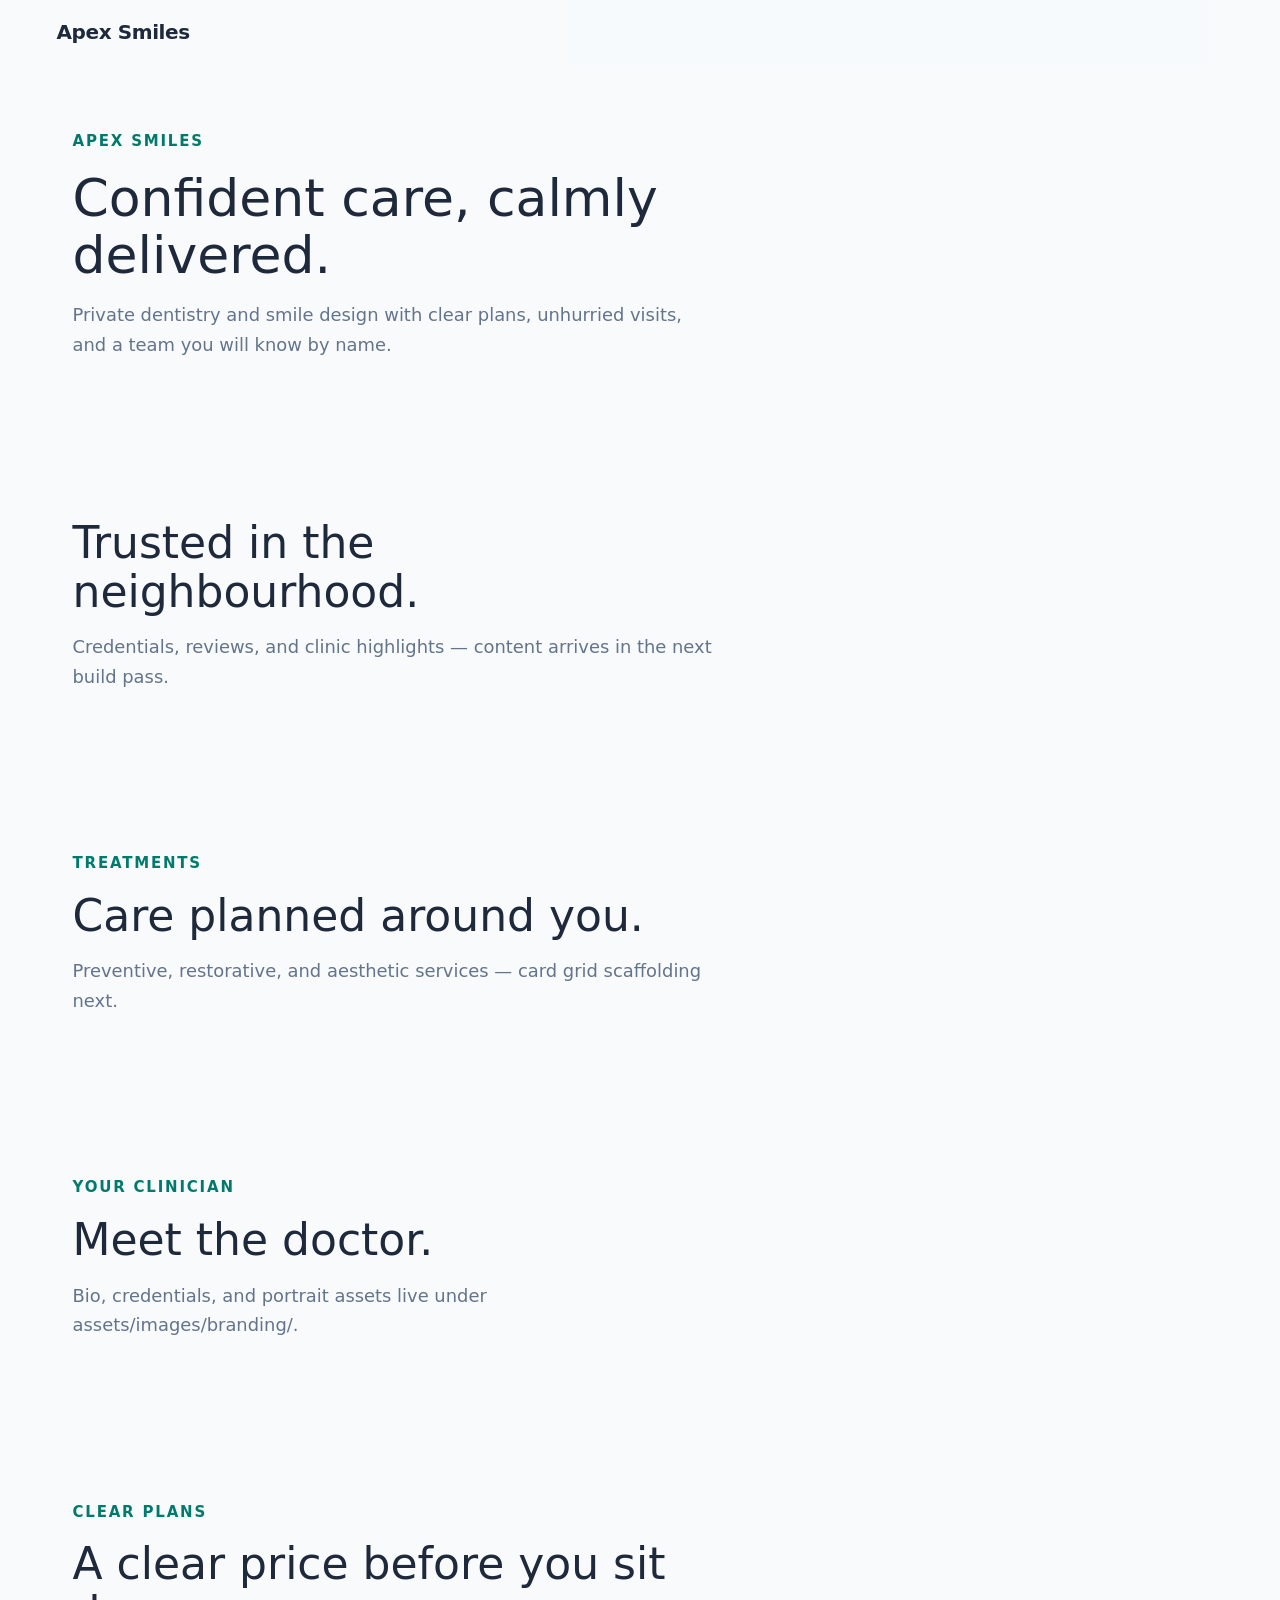
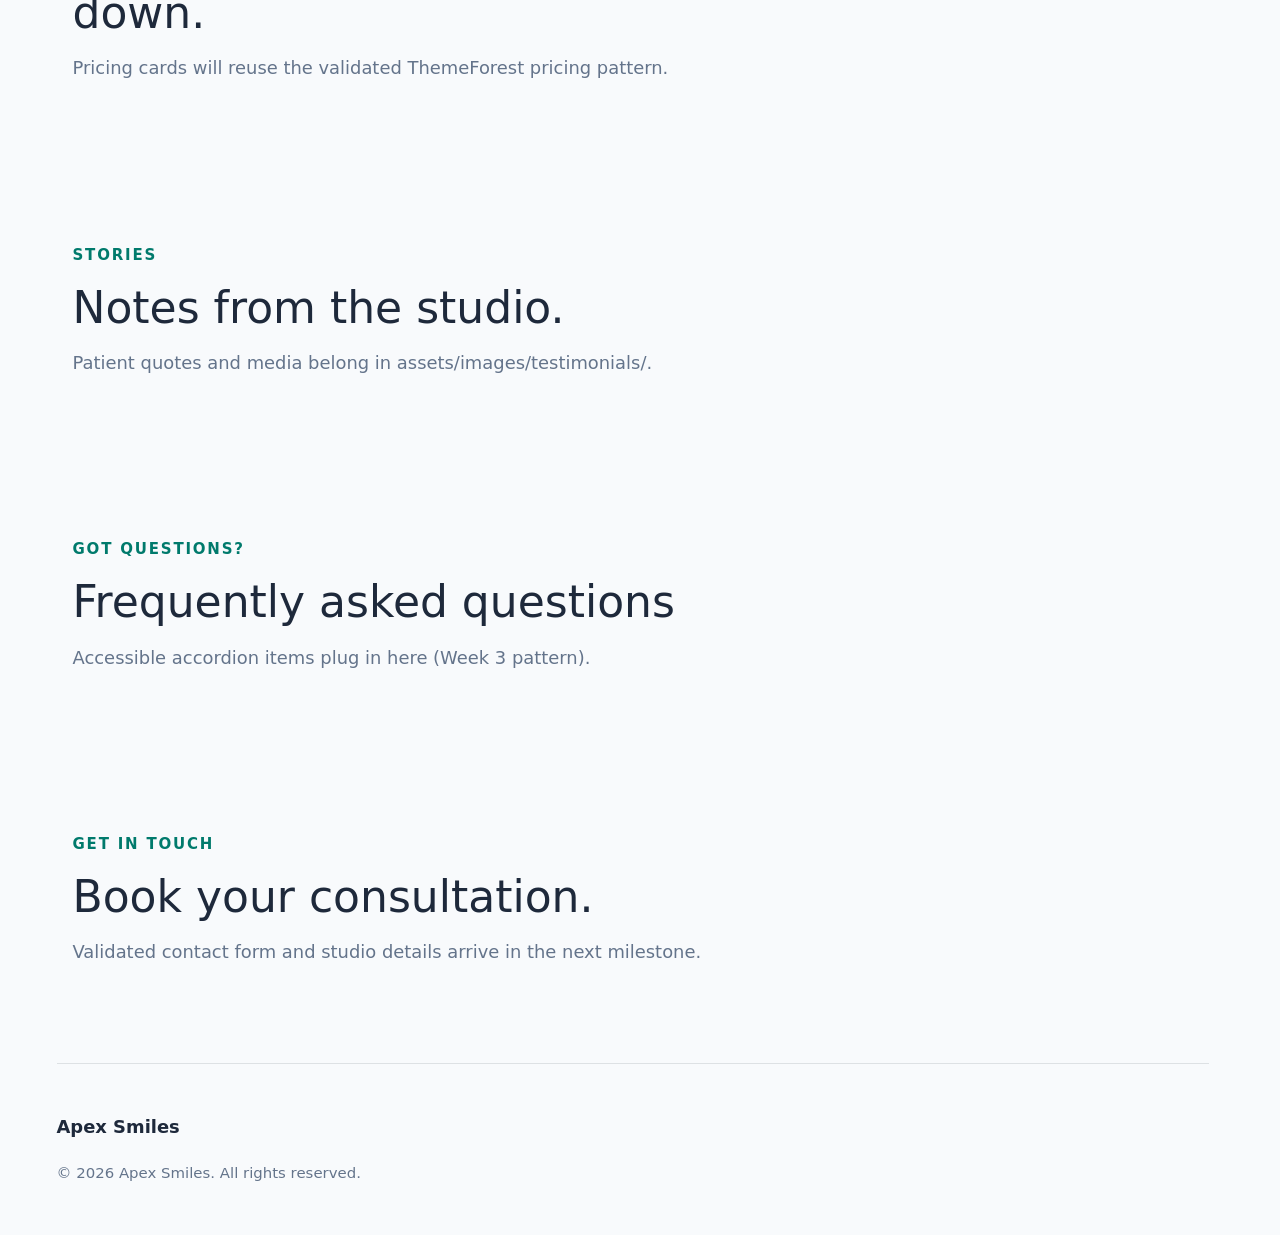
==== index.html @ bb16c3bf "chore: scaffold production clinic landing page with high-converting information architecture" ====
<!DOCTYPE html>
<html lang="en">
<head>
  <meta charset="utf-8">
  <meta name="viewport" content="width=device-width, initial-scale=1">
  <title>Apex Smiles | Modern Dental Care Landing Page</title>
  <meta name="description" content="Apex Smiles is a high-converting dental clinic landing page template built to ThemeForest standards.">
  <link rel="canonical" href="https://example.com/">
  <meta name="color-scheme" content="light dark">
  <meta name="theme-color" content="#f8fafc" media="(prefers-color-scheme: light)">
  <meta name="theme-color" content="#0f172a" media="(prefers-color-scheme: dark)">
  <!-- Progressive enhancement: .js unlocks drawer, accordion collapse, and sticky chrome. -->
  <script>document.documentElement.classList.add("js");</script>
  <link rel="stylesheet" href="assets/css/style.css">
  <link rel="stylesheet" href="assets/css/utilities.css">
  <script src="assets/js/main.js" defer></script>
</head>
<body>
  <a class="skip-link" href="#main">Skip to main content</a>

  <header class="site-header">
    <a class="site-header__brand" href="./" rel="home">Apex Smiles</a>
    <!-- Primary navigation and mobile drawer markup land here in later milestones. -->
  </header>
  <!-- /.site-header -->

  <main class="site-main" id="main" tabindex="-1">
    <!-- #hero -->
    <section class="hero section" id="hero" aria-labelledby="hero-heading">
      <header class="section__header hero__intro">
        <p class="section__badge">Apex Smiles</p>
        <h1 class="section__title hero__heading" id="hero-heading">Confident care, calmly delivered.</h1>
        <p class="section__lead">Private dentistry and smile design with clear plans, unhurried visits, and a team you will know by name.</p>
      </header>
    </section>
    <!-- /#hero -->

    <!-- #trust-bar -->
    <section class="section trust-bar" id="trust-bar" aria-labelledby="trust-bar-heading">
      <header class="section__header">
        <h2 class="section__title" id="trust-bar-heading">Trusted in the neighbourhood.</h2>
        <p class="section__lead">Credentials, reviews, and clinic highlights — content arrives in the next build pass.</p>
      </header>
    </section>
    <!-- /#trust-bar -->

    <!-- #services -->
    <section class="section services" id="services" aria-labelledby="services-heading">
      <header class="section__header">
        <p class="section__badge">Treatments</p>
        <h2 class="section__title" id="services-heading">Care planned around you.</h2>
        <p class="section__lead">Preventive, restorative, and aesthetic services — card grid scaffolding next.</p>
      </header>
    </section>
    <!-- /#services -->

    <!-- #about-doctor -->
    <section class="section about-doctor" id="about-doctor" aria-labelledby="about-doctor-heading">
      <header class="section__header">
        <p class="section__badge">Your clinician</p>
        <h2 class="section__title" id="about-doctor-heading">Meet the doctor.</h2>
        <p class="section__lead">Bio, credentials, and portrait assets live under assets/images/branding/.</p>
      </header>
    </section>
    <!-- /#about-doctor -->

    <!-- #pricing -->
    <section class="section pricing" id="pricing" aria-labelledby="pricing-heading">
      <header class="section__header">
        <p class="section__badge">Clear plans</p>
        <h2 class="section__title" id="pricing-heading">A clear price before you sit down.</h2>
        <p class="section__lead">Pricing cards will reuse the validated ThemeForest pricing pattern.</p>
      </header>
    </section>
    <!-- /#pricing -->

    <!-- #testimonials -->
    <section class="section testimonials" id="testimonials" aria-labelledby="testimonials-heading">
      <header class="section__header">
        <p class="section__badge">Stories</p>
        <h2 class="section__title" id="testimonials-heading">Notes from the studio.</h2>
        <p class="section__lead">Patient quotes and media belong in assets/images/testimonials/.</p>
      </header>
    </section>
    <!-- /#testimonials -->

    <!-- #faq -->
    <section class="section faq-section" id="faq" aria-labelledby="faq-heading">
      <header class="section__header">
        <p class="section__badge">Got questions?</p>
        <h2 class="section__title" id="faq-heading">Frequently asked questions</h2>
        <p class="section__lead">Accessible accordion items plug in here (Week 3 pattern).</p>
      </header>
    </section>
    <!-- /#faq -->

    <!-- #contact -->
    <section class="section contact" id="contact" aria-labelledby="contact-heading">
      <header class="section__header">
        <p class="section__badge">Get in touch</p>
        <h2 class="section__title" id="contact-heading">Book your consultation.</h2>
        <p class="section__lead">Validated contact form and studio details arrive in the next milestone.</p>
      </header>
    </section>
    <!-- /#contact -->
  </main>
  <!-- /#main -->

  <!-- #footer -->
  <footer class="site-footer" id="footer">
    <p class="site-footer__brand">Apex Smiles</p>
    <p class="site-footer__copy"><small>&copy; 2026 Apex Smiles. All rights reserved.</small></p>
  </footer>
  <!-- /#footer -->
</body>
</html>
---- assets/css/style.css ----
/*
 * Apex Smiles
 *
 * Mobile-first min-width breakpoints: 768px, 992px, 1200px.
 * 992px is mirrored in assets/js/main.js when navigation ships; change both together.
 *
 * Declaration order: custom properties, positioning, display and layout,
 * box model, border, background and effects, typography, interaction.
 */

/* ================= 01. Design tokens ================= */

:root {
  color-scheme: light;

  --color-primary: #0b3b60;
  --color-on-primary: #ffffff;
  --color-accent: #00a896;
  --color-accent-strong: #007a6c;
  --color-bg: #f8fafc;
  --color-surface: #ffffff;
  --color-text: #1e293b;
  --color-muted: #64748b;
  --color-danger: #b42318;
  --tone: #000000;

  --color-primary-hover: color-mix(in srgb, var(--color-primary) 80%, var(--tone));
  --color-line: color-mix(in srgb, var(--color-text) 12%, transparent);
  --color-field-border: color-mix(in srgb, var(--color-text) 55%, var(--color-surface));
  --border: 1px solid var(--color-line);

  --ease-out-expo: cubic-bezier(0.16, 1, 0.3, 1);
  --duration-fast: 0.2s;
  --duration-motion: 0.25s;
  --lift: 0.25rem;

  --space-2xs: 0.25rem;
  --space-xs: 0.5rem;
  --space-sm: 1rem;
  --space-md: 1.5rem;
  --space-lg: 2rem;
  --space-xl: 3rem;
  --space-fluid: clamp(var(--space-lg), 1rem + 4vw, 4rem);

  --radius-sm: 0.5rem;
  --radius-lg: 1.25rem;
  --radius-pill: 999px;

  --font-sans: system-ui, -apple-system, "Segoe UI", Roboto, "Helvetica Neue", Arial, sans-serif;
  --weight-medium: 500;
  --weight-semibold: 600;
  --text-small: clamp(0.875rem, 0.84rem + 0.15vw, 0.9375rem);
  --text-body: clamp(1rem, 0.96rem + 0.2vw, 1.125rem);
  --text-form: max(16px, 1rem);
  --text-h1: clamp(2rem, 1.25rem + 3vw, 3.25rem);
  --text-h2: clamp(1.75rem, 1.2rem + 2.2vw, 2.75rem);
  --leading-tight: 1.1;
  --leading-body: 1.65;

  --container: min(72rem, calc(100% - var(--space-lg)));
  --tap-target: 2.75rem;
  --header-offset: calc(var(--tap-target) + var(--space-sm) * 2);
}

@media (prefers-color-scheme: dark) {
  :root:not([data-theme="light"]) {
    color-scheme: dark;

    --color-primary: #2dd4bf;
    --color-on-primary: #042f2e;
    --color-accent: #2dd4bf;
    --color-accent-strong: #5eead4;
    --color-bg: #0f172a;
    --color-surface: #1e293b;
    --color-text: #e2e8f0;
    --color-muted: #94a3b8;
    --color-danger: #fda29b;
    --tone: #ffffff;
  }
}

/* ================= 02. Reset ================= */

*,
*::before,
*::after {
  box-sizing: border-box;
}

html {
  -webkit-text-size-adjust: 100%;
  text-size-adjust: 100%;
  scroll-behavior: smooth;
  scroll-padding-top: calc(var(--header-offset) + var(--space-sm));
  scrollbar-gutter: stable;
}

body,
h1,
h2,
h3,
h4,
h5,
h6,
p,
figure,
blockquote,
dl,
dd,
ul,
ol {
  margin: 0;
}

ul[class],
ol[class] {
  padding: 0;
  list-style: none;
}

img,
picture,
svg,
video {
  display: block;
  max-width: 100%;
  height: auto;
}

button,
input,
select,
textarea {
  color: inherit;
  font: inherit;
  letter-spacing: inherit;
}

/* ================= 03. Base ================= */

body {
  min-height: 100vh;
  min-height: 100svh;
  background: var(--color-bg);
  color: var(--color-text);
  font-family: var(--font-sans);
  font-size: var(--text-body);
  line-height: var(--leading-body);
  -webkit-font-smoothing: antialiased;
  -moz-osx-font-smoothing: grayscale;
  overflow-wrap: break-word;
}

h1,
h2,
h3,
h4,
h5,
h6 {
  color: var(--color-text);
  font-weight: var(--weight-medium);
  line-height: var(--leading-tight);
}

h1 {
  font-size: var(--text-h1);
}

h2 {
  font-size: var(--text-h2);
}

a {
  color: inherit;
  text-decoration-thickness: 1px;
  text-underline-offset: 0.2em;
}

:focus-visible {
  outline: 2px solid var(--color-accent-strong);
  outline-offset: 3px;
}

/* ================= 04. Layout ================= */

.site-header,
.site-main,
.site-footer,
.section {
  width: var(--container);
  margin-inline: auto;
}

.section {
  padding-block: var(--space-fluid);
}

.section__header {
  display: grid;
  gap: var(--space-sm);
  margin-bottom: var(--space-lg);
  max-width: 40rem;
}

.section__badge {
  color: var(--color-accent-strong);
  font-size: var(--text-small);
  font-weight: var(--weight-semibold);
  letter-spacing: 0.12em;
  text-transform: uppercase;
}

.section__lead {
  color: var(--color-muted);
}

/* ================= 05. Skip link ================= */

.skip-link {
  position: absolute;
  top: var(--space-xs);
  left: var(--space-xs);
  z-index: 2;
  padding: var(--space-xs) var(--space-sm);
  border-radius: var(--radius-pill);
  background: var(--color-primary);
  color: var(--color-on-primary);
  font-weight: var(--weight-semibold);
  text-decoration: none;
  transform: translateY(-150%);
}

.skip-link:focus {
  transform: none;
}

/* ================= 06. Site header / footer (scaffold) ================= */

.site-header {
  position: sticky;
  top: 0;
  z-index: 40;
  display: flex;
  align-items: center;
  justify-content: space-between;
  gap: var(--space-sm);
  padding-block: var(--space-sm);
  background-color: color-mix(in srgb, var(--color-bg) 92%, transparent);
}

.site-header__brand {
  font-size: 1.25rem;
  font-weight: var(--weight-semibold);
  letter-spacing: -0.02em;
  text-decoration: none;
}

.site-footer {
  display: grid;
  gap: var(--space-sm);
  padding-block: var(--space-xl);
  border-top: var(--border);
  color: var(--color-muted);
}

.site-footer__brand {
  color: var(--color-text);
  font-weight: var(--weight-semibold);
}

/* ================= 07. Reduced motion ================= */

@media (prefers-reduced-motion: reduce) {
  :root {
    --lift: 0px;
  }

  *,
  *::before,
  *::after {
    animation-duration: 0.01ms !important;
    animation-delay: 0s !important;
    animation-iteration-count: 1 !important;
    transition-duration: 0.01ms !important;
    transition-delay: 0s !important;
    scroll-behavior: auto !important;
  }
}
---- assets/css/utilities.css ----
/*
 * Apex Smiles — utilities
 *
 * Single-purpose overrides. !important is allowed here only (and in the
 * prefers-reduced-motion reset in style.css). Names follow Bootstrap 5 steps
 * where practical: 3 = 1rem, 4 = 1.5rem, 5 = 3rem.
 */

.m-0 {
  margin: 0 !important;
}

.mb-3 {
  margin-bottom: var(--space-sm) !important;
}

.mb-4 {
  margin-bottom: var(--space-md) !important;
}

.mb-5 {
  margin-bottom: var(--space-xl) !important;
}

.p-0 {
  padding: 0 !important;
}

.px-3 {
  padding-inline: var(--space-sm) !important;
}

.py-4 {
  padding-block: var(--space-md) !important;
}

.py-5 {
  padding-block: var(--space-xl) !important;
}

.d-none {
  display: none !important;
}

.d-flex {
  display: flex !important;
}

.flex-column {
  flex-direction: column !important;
}

.align-items-center {
  align-items: center !important;
}

.justify-content-center {
  justify-content: center !important;
}

.justify-content-between {
  justify-content: space-between !important;
}

.screen-reader-text {
  position: absolute !important;
  width: 1px !important;
  height: 1px !important;
  margin: -1px !important;
  padding: 0 !important;
  overflow: hidden !important;
  clip-path: inset(50%) !important;
  white-space: nowrap !important;
  border: 0 !important;
}

@media (min-width: 768px) {
  .d-md-none {
    display: none !important;
  }

  .d-md-flex {
    display: flex !important;
  }

  .flex-md-row {
    flex-direction: row !important;
  }
}
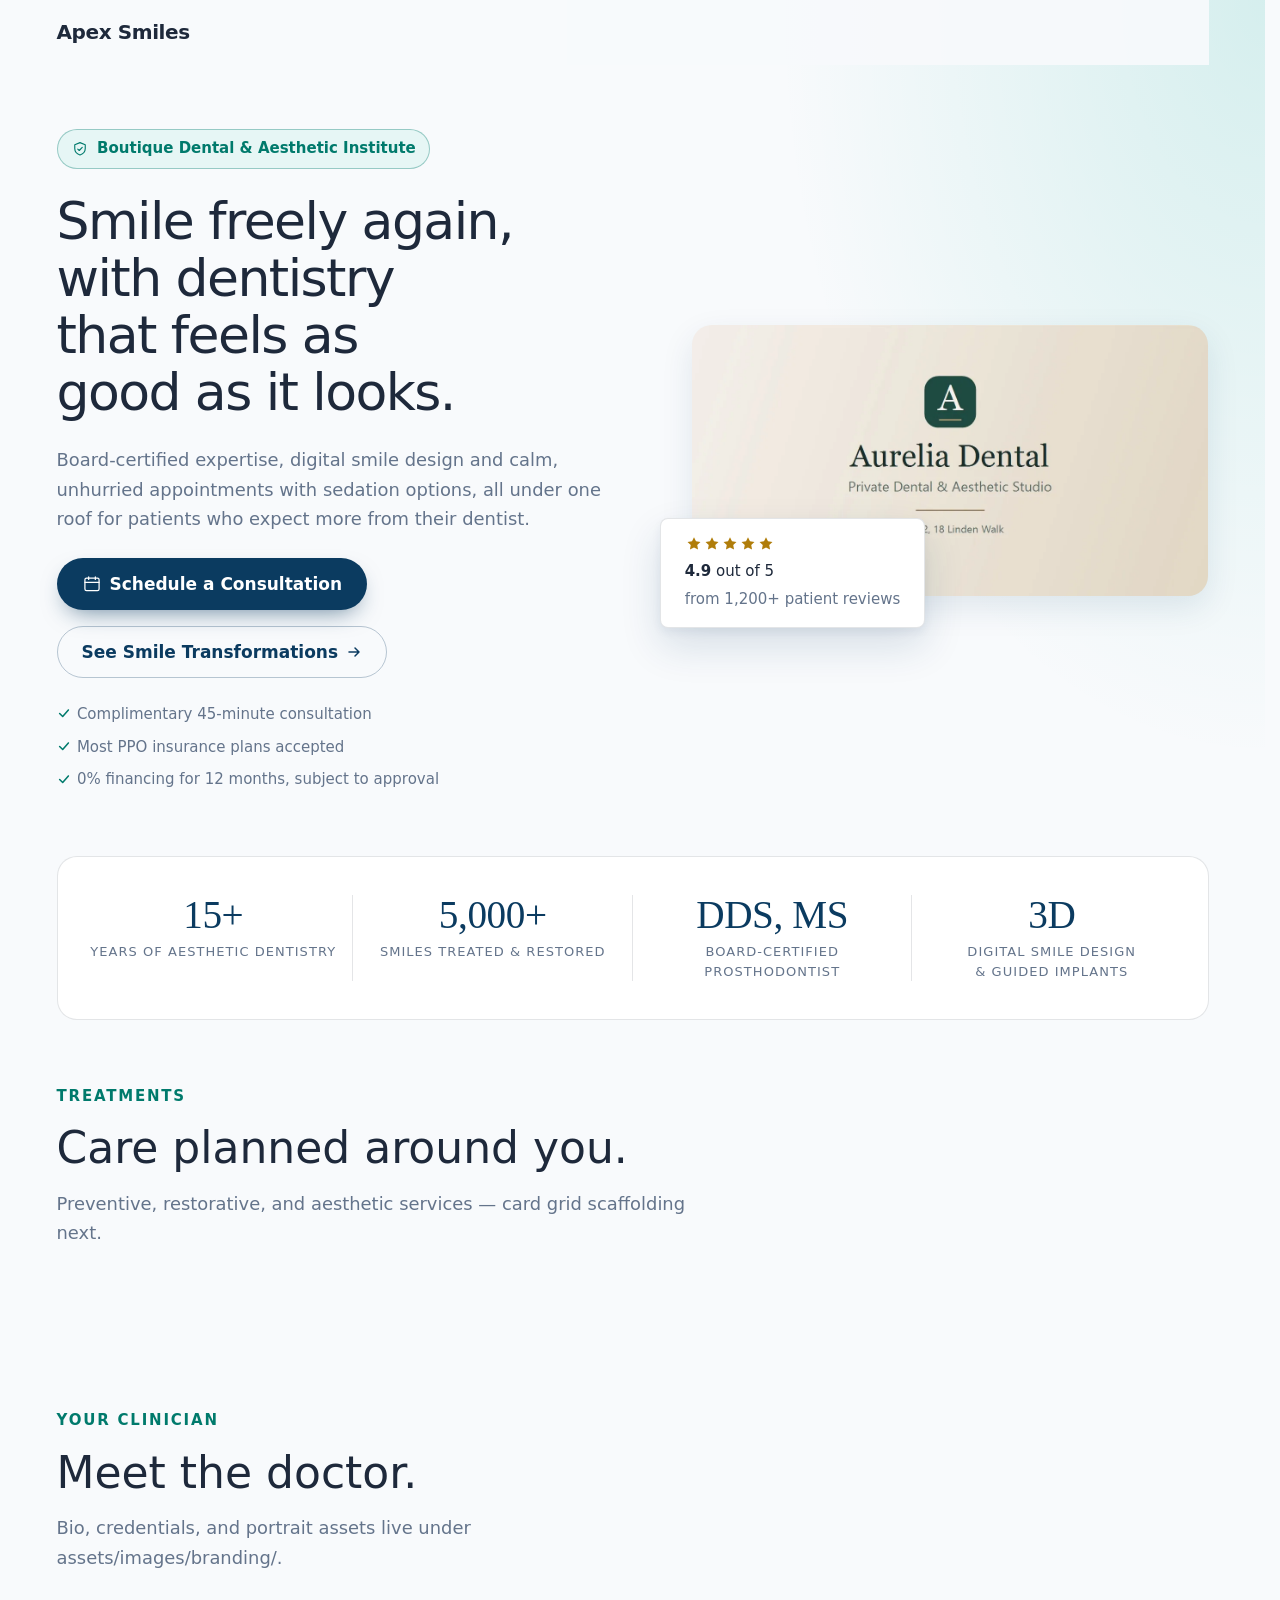
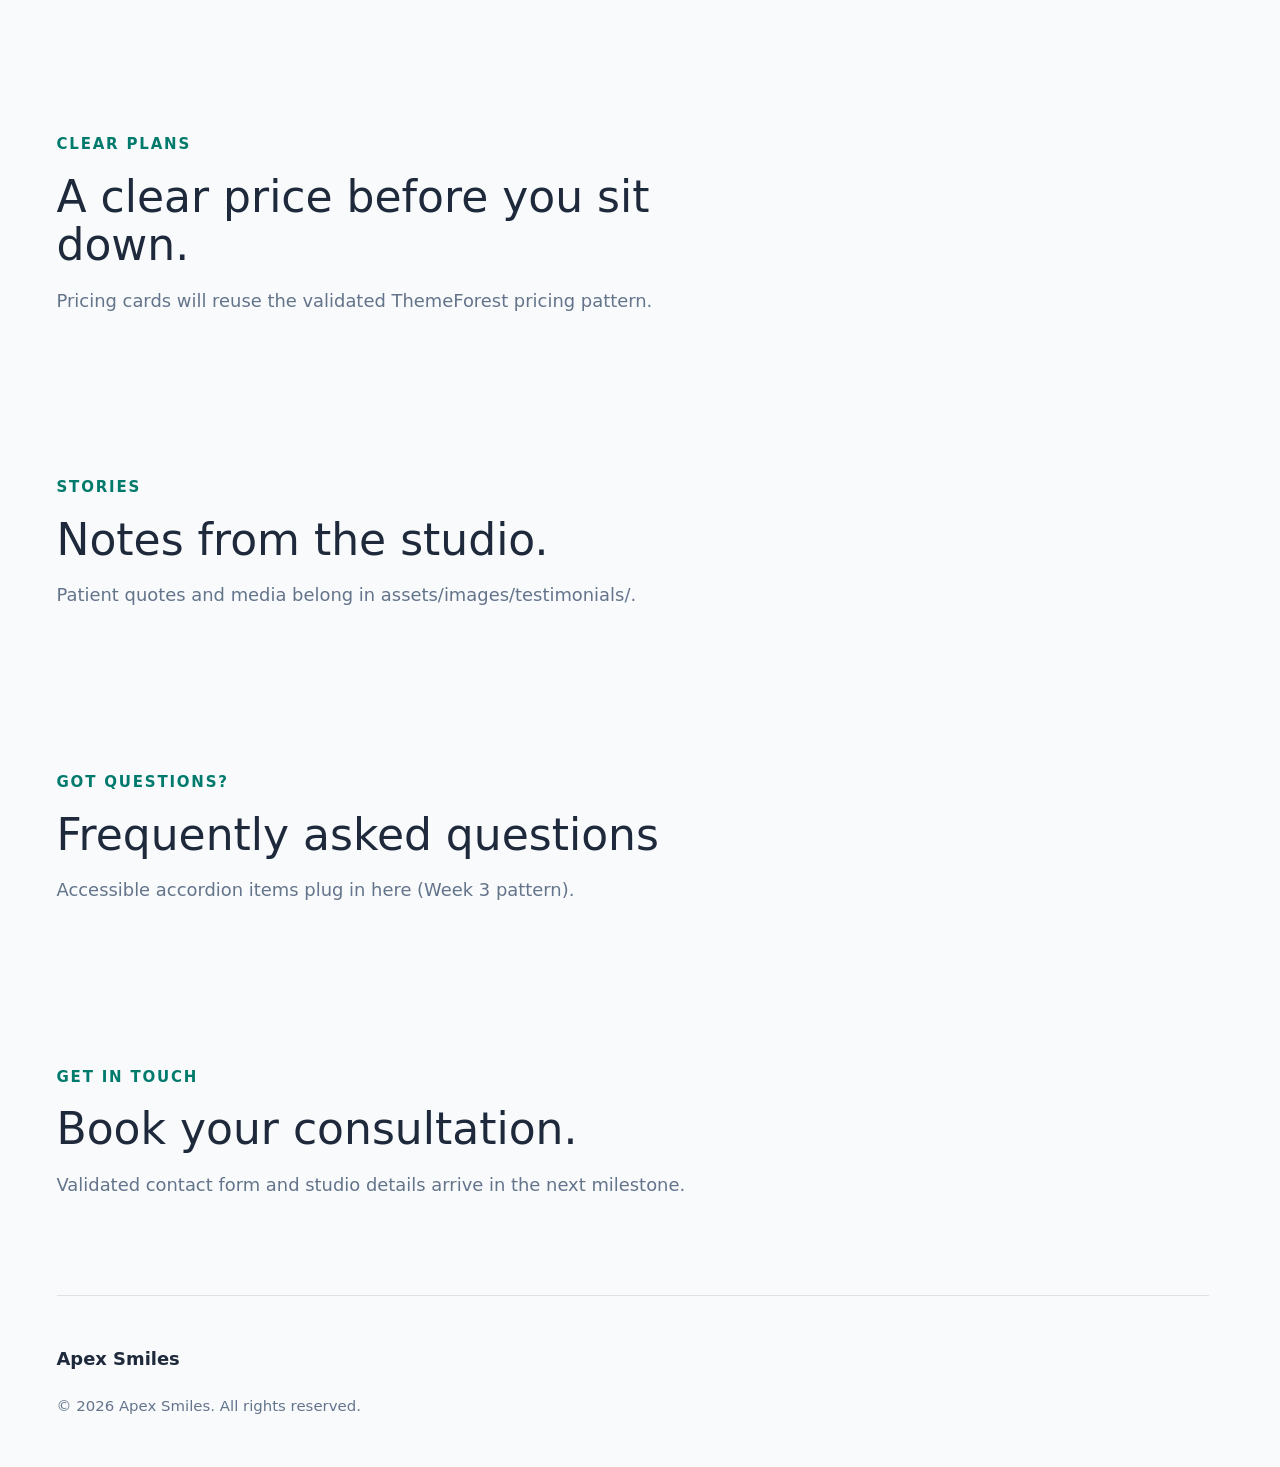
==== commit af576a97: "feat: build high-converting hero section with dual CTA and floating social proof card" ====
--- a/index.html
+++ b/index.html
@@ -26,21 +26,93 @@
 
   <main class="site-main" id="main" tabindex="-1">
     <!-- #hero -->
-    <section class="hero section" id="hero" aria-labelledby="hero-heading">
-      <header class="section__header hero__intro">
-        <p class="section__badge">Apex Smiles</p>
-        <h1 class="section__title hero__heading" id="hero-heading">Confident care, calmly delivered.</h1>
-        <p class="section__lead">Private dentistry and smile design with clear plans, unhurried visits, and a team you will know by name.</p>
+    <section class="hero" id="hero" aria-labelledby="hero-heading">
+      <header class="hero__content">
+        <p class="hero__badge">
+          <svg class="hero__badge-icon" xmlns="http://www.w3.org/2000/svg" viewBox="0 0 24 24" width="18" height="18" aria-hidden="true">
+            <path d="M12 3.5 5 6.2v5.1c0 4.2 2.8 7.2 7 8.7 4.2-1.5 7-4.5 7-8.7V6.2L12 3.5Z" fill="none" stroke="currentColor" stroke-width="1.5" stroke-linejoin="round"/>
+            <path d="M9 12.2 11 14l4-4.2" fill="none" stroke="currentColor" stroke-width="1.5" stroke-linecap="round" stroke-linejoin="round"/>
+          </svg>
+          Boutique Dental &amp; Aesthetic Institute
+        </p>
+        <h1 class="hero__heading" id="hero-heading">Smile freely again, with dentistry that feels as good as it looks.</h1>
+        <p class="hero__lead">Board-certified expertise, digital smile design and calm, unhurried appointments with sedation options, all under one roof for patients who expect more from their dentist.</p>
+        <p class="hero__actions">
+          <a class="button button--primary" href="#contact">
+            <svg class="button__icon" xmlns="http://www.w3.org/2000/svg" viewBox="0 0 24 24" width="20" height="20" aria-hidden="true">
+              <rect x="3.5" y="5" width="17" height="15" rx="2" fill="none" stroke="currentColor" stroke-width="1.5"/>
+              <path d="M3.5 10h17M8 3.5v3M16 3.5v3" fill="none" stroke="currentColor" stroke-width="1.5" stroke-linecap="round"/>
+            </svg>
+            Schedule a Consultation
+          </a>
+          <a class="button button--secondary" href="#testimonials">
+            See Smile Transformations
+            <svg class="button__icon" xmlns="http://www.w3.org/2000/svg" viewBox="0 0 16 16" width="16" height="16" aria-hidden="true">
+              <path d="M3 8h10M9 4l4 4-4 4" fill="none" stroke="currentColor" stroke-width="1.5" stroke-linecap="round" stroke-linejoin="round"/>
+            </svg>
+          </a>
+        </p>
+        <!-- Friction reducers sit directly under the CTA, where the decision is made. -->
+        <ul class="hero__assurances">
+          <li class="hero__assurance">Complimentary 45-minute consultation</li>
+          <li class="hero__assurance">Most PPO insurance plans accepted</li>
+          <li class="hero__assurance">0% financing for 12 months, subject to approval</li>
+        </ul>
       </header>
+      <figure class="hero__media">
+        <!-- LCP: never lazy-loaded; fetchpriority high; width/height reserve space.
+             Replace with a 4:5 portrait photo of the clinician (subject right of centre)
+             and add 640w / 960w / 1200w sources with sizes="(min-width: 992px) 45vw, 100vw". -->
+        <picture>
+          <source type="image/webp" srcset="assets/images/hero/hero-doctor.webp">
+          <img
+            class="hero__image"
+            src="assets/images/hero/hero-doctor.jpg"
+            alt="Apex Smiles clinician in a calm modern treatment studio."
+            width="1200"
+            height="630"
+            fetchpriority="high"
+            decoding="async">
+        </picture>
+        <aside class="rating-card" aria-label="Patient rating">
+          <svg class="rating-card__stars" xmlns="http://www.w3.org/2000/svg" viewBox="0 0 100 20" width="90" height="18" aria-hidden="true">
+            <defs>
+              <path id="rating-card-star" d="m10 2.5 2.2 4.5 5 .7-3.6 3.5.9 5L10 13.8 5.5 16.2l.9-5L2.8 7.7l5-.7L10 2.5Z" fill="currentColor"/>
+            </defs>
+            <use href="#rating-card-star"/>
+            <use href="#rating-card-star" x="20"/>
+            <use href="#rating-card-star" x="40"/>
+            <use href="#rating-card-star" x="60"/>
+            <use href="#rating-card-star" x="80"/>
+          </svg>
+          <p class="rating-card__score"><strong>4.9</strong> out of 5</p>
+          <p class="rating-card__source">from 1,200+ patient reviews</p>
+        </aside>
+      </figure>
     </section>
     <!-- /#hero -->
 
-    <!-- #trust-bar -->
-    <section class="section trust-bar" id="trust-bar" aria-labelledby="trust-bar-heading">
-      <header class="section__header">
-        <h2 class="section__title" id="trust-bar-heading">Trusted in the neighbourhood.</h2>
-        <p class="section__lead">Credentials, reviews, and clinic highlights — content arrives in the next build pass.</p>
-      </header>
+    <!-- #trust-bar: the one band without a visible .section__header (rule 11). -->
+    <section class="trust-bar" id="trust-bar" aria-labelledby="trust-bar-heading">
+      <h2 class="screen-reader-text" id="trust-bar-heading">Why patients choose Apex Smiles</h2>
+      <ul class="trust-bar__list">
+        <li class="trust-bar__item">
+          <strong class="trust-bar__value">15+</strong>
+          <span class="trust-bar__label">Years of aesthetic dentistry</span>
+        </li>
+        <li class="trust-bar__item">
+          <strong class="trust-bar__value">5,000+</strong>
+          <span class="trust-bar__label">Smiles treated &amp; restored</span>
+        </li>
+        <li class="trust-bar__item">
+          <strong class="trust-bar__value">DDS, MS</strong>
+          <span class="trust-bar__label">Board-certified prosthodontist</span>
+        </li>
+        <li class="trust-bar__item">
+          <strong class="trust-bar__value">3D</strong>
+          <span class="trust-bar__label">Digital smile design &amp; guided implants</span>
+        </li>
+      </ul>
     </section>
     <!-- /#trust-bar -->
 
--- a/assets/css/style.css
+++ b/assets/css/style.css
@@ -22,12 +22,20 @@
   --color-text: #1e293b;
   --color-muted: #64748b;
   --color-danger: #b42318;
+  --color-star: #b07d0a; /* rating stars: 3.6:1 on surface (#d4a017 was 2.4:1) */
   --tone: #000000;
 
   --color-primary-hover: color-mix(in srgb, var(--color-primary) 80%, var(--tone));
   --color-line: color-mix(in srgb, var(--color-text) 12%, transparent);
   --color-field-border: color-mix(in srgb, var(--color-text) 55%, var(--color-surface));
+  --color-glow: color-mix(in srgb, var(--color-accent) 14%, transparent);
   --border: 1px solid var(--color-line);
+  --shadow: 0 12px 32px color-mix(in srgb, var(--color-primary) 10%, transparent);
+  --shadow-lift:
+    0 4px 10px color-mix(in srgb, var(--color-primary) 6%, transparent),
+    0 18px 40px color-mix(in srgb, var(--color-primary) 14%, transparent);
+  --shadow-cta: 0 10px 24px -10px color-mix(in srgb, var(--color-primary) 65%, transparent);
+  --icon-check: url("data:image/svg+xml,%3Csvg xmlns='http://www.w3.org/2000/svg' viewBox='0 0 16 16'%3E%3Cpath d='M3 8.5 6.5 12 13 4.5' fill='none' stroke='%23000' stroke-width='1.75' stroke-linecap='round' stroke-linejoin='round'/%3E%3C/svg%3E");
 
   --ease-out-expo: cubic-bezier(0.16, 1, 0.3, 1);
   --duration-fast: 0.2s;
@@ -40,16 +48,21 @@
   --space-md: 1.5rem;
   --space-lg: 2rem;
   --space-xl: 3rem;
-  --space-fluid: clamp(var(--space-lg), 1rem + 4vw, 4rem);
+  --space-2xl: 4rem;
+  --space-fluid: clamp(var(--space-lg), 1rem + 4vw, var(--space-2xl));
 
   --radius-sm: 0.5rem;
   --radius-lg: 1.25rem;
   --radius-pill: 999px;
 
   --font-sans: system-ui, -apple-system, "Segoe UI", Roboto, "Helvetica Neue", Arial, sans-serif;
+  /* System serifs only: no web-font download and no font licence to clear (rule 7). */
+  --font-display: "Iowan Old Style", "Palatino Linotype", Palatino, "Book Antiqua", Georgia, serif;
   --weight-medium: 500;
   --weight-semibold: 600;
+  --text-xs: 0.8125rem; /* tracked uppercase labels only, never body copy */
   --text-small: clamp(0.875rem, 0.84rem + 0.15vw, 0.9375rem);
+  --text-button: 1.0625rem; /* fixed, so both hero CTAs fit one row in the desktop column */
   --text-body: clamp(1rem, 0.96rem + 0.2vw, 1.125rem);
   --text-form: max(16px, 1rem);
   --text-h1: clamp(2rem, 1.25rem + 3vw, 3.25rem);
@@ -75,6 +88,7 @@
     --color-text: #e2e8f0;
     --color-muted: #94a3b8;
     --color-danger: #fda29b;
+    --color-star: #f5c518;
     --tone: #ffffff;
   }
 }
@@ -141,7 +155,9 @@
 body {
   min-height: 100vh;
   min-height: 100svh;
-  background: var(--color-bg);
+  background:
+    radial-gradient(ellipse 70% 45% at 100% 0%, var(--color-glow), transparent 55%),
+    var(--color-bg);
   color: var(--color-text);
   font-family: var(--font-sans);
   font-size: var(--text-body);
@@ -183,10 +199,13 @@
 
 /* ================= 04. Layout ================= */
 
+/* Each band is its own container. .site-main is not one: nesting a container in a
+   container insets every band 1rem further than the header. */
 .site-header,
-.site-main,
 .site-footer,
-.section {
+.section,
+.hero,
+.trust-bar {
   width: var(--container);
   margin-inline: auto;
 }
@@ -268,7 +287,277 @@
   font-weight: var(--weight-semibold);
 }
 
-/* ================= 07. Reduced motion ================= */
+/* ================= 07. Buttons ================= */
+
+/* Hover tints are painted on ::before and faded in with opacity, so only transform and
+   opacity ever transition (rule 14). isolation keeps that layer behind the label. */
+.button {
+  position: relative;
+  isolation: isolate;
+  display: inline-flex;
+  align-items: center;
+  justify-content: center;
+  gap: var(--space-xs);
+  min-height: 3.25rem;
+  padding: 0.85rem 1.5rem;
+  border: 1px solid transparent;
+  border-radius: var(--radius-pill);
+  font-size: var(--text-button);
+  font-weight: var(--weight-semibold);
+  line-height: 1.2;
+  text-decoration: none;
+  transition: transform var(--duration-motion) var(--ease-out-expo);
+}
+
+.button::before {
+  content: "";
+  position: absolute;
+  inset: -1px;
+  z-index: -1;
+  border-radius: inherit;
+  opacity: 0;
+  pointer-events: none;
+  transition: opacity var(--duration-fast) var(--ease-out-expo);
+}
+
+.button__icon {
+  flex: none;
+}
+
+/* The only filled, shadowed control in the hero: nothing else competes for the eye. */
+.button--primary {
+  background: var(--color-primary);
+  box-shadow: var(--shadow-cta);
+  color: var(--color-on-primary);
+}
+
+.button--primary::before {
+  background: var(--color-primary-hover);
+}
+
+/* Deliberately quieter: a soft hairline, no fill, no shadow. The label identifies it,
+   so the edge does not need 3:1 (WCAG 1.4.11). */
+.button--secondary {
+  border-color: color-mix(in srgb, var(--color-primary) 28%, transparent);
+  background: transparent;
+  color: var(--color-primary);
+}
+
+.button--secondary::before {
+  background: color-mix(in srgb, var(--color-accent) 10%, var(--color-surface));
+}
+
+@media (hover: hover) {
+  .button:hover {
+    transform: translateY(calc(var(--lift) * -0.5));
+  }
+
+  .button:hover::before {
+    opacity: 1;
+  }
+}
+
+/* ================= 08. Hero ================= */
+
+.hero {
+  display: grid;
+  grid-template-columns: minmax(0, 1fr);
+  align-items: center;
+  gap: var(--space-xl);
+  padding-block: var(--space-fluid);
+}
+
+.hero__content {
+  display: grid;
+  justify-items: start;
+  gap: var(--space-md);
+  min-width: 0;
+}
+
+.hero__badge {
+  display: inline-flex;
+  align-items: center;
+  gap: var(--space-xs);
+  padding: 0.4rem 0.85rem;
+  border: 1px solid color-mix(in srgb, var(--color-accent-strong) 35%, transparent);
+  border-radius: var(--radius-pill);
+  background: color-mix(in srgb, var(--color-accent) 10%, var(--color-surface));
+  color: var(--color-accent-strong);
+  font-size: var(--text-small);
+  font-weight: var(--weight-semibold);
+}
+
+.hero__badge-icon {
+  flex: none;
+}
+
+.hero__heading {
+  max-width: 20ch;
+  letter-spacing: -0.03em;
+  text-wrap: balance;
+}
+
+.hero__lead {
+  max-width: 36rem;
+  color: var(--color-muted);
+}
+
+/* Small screens: full-width buttons in the thumb zone, primary first. */
+.hero__actions {
+  display: grid;
+  gap: var(--space-sm);
+  width: 100%;
+}
+
+.hero__assurances {
+  display: flex;
+  flex-wrap: wrap;
+  gap: var(--space-xs) var(--space-md);
+  color: var(--color-muted);
+  font-size: var(--text-small);
+}
+
+.hero__assurance {
+  display: flex;
+  align-items: flex-start;
+  gap: 0.4rem;
+}
+
+/* The tick is CSS, so each item stays a plain repeater string in a CMS. */
+.hero__assurance::before {
+  content: "";
+  flex: none;
+  width: 0.875rem;
+  height: 0.875rem;
+  margin-top: 0.3em;
+  background-color: var(--color-accent-strong);
+  -webkit-mask: var(--icon-check) center / contain no-repeat;
+  mask: var(--icon-check) center / contain no-repeat;
+}
+
+/* No overflow: hidden here, so the rating card can overhang the photo. */
+.hero__media {
+  position: relative;
+  display: grid;
+  min-width: 0;
+  margin: 0;
+}
+
+.hero__image {
+  width: 100%;
+  aspect-ratio: 1200 / 630;
+  object-fit: cover;
+  border-radius: var(--radius-lg);
+  background: var(--color-surface);
+  box-shadow: var(--shadow);
+}
+
+/* Small screens: in the flow, overlapping only the photo's bottom edge, so the photo
+   stays visible. It is information, not a control, so it has no hover state. */
+.rating-card {
+  position: relative;
+  z-index: 1;
+  display: grid;
+  justify-self: start;
+  gap: 0.15rem;
+  max-width: calc(100% - var(--space-sm) * 2);
+  margin: calc(var(--space-lg) * -1) 0 0 var(--space-sm);
+  padding: var(--space-sm) var(--space-md);
+  border: var(--border);
+  border-radius: var(--radius-sm);
+  background: var(--color-surface);
+  box-shadow: var(--shadow-lift);
+}
+
+.rating-card__stars {
+  margin-bottom: var(--space-2xs);
+  color: var(--color-star);
+}
+
+.rating-card__score {
+  font-size: var(--text-small);
+}
+
+.rating-card__source {
+  color: var(--color-muted);
+  font-size: var(--text-small);
+}
+
+@media (min-width: 768px) {
+  .hero__actions {
+    display: flex;
+    flex-wrap: wrap;
+    width: auto;
+  }
+}
+
+/* Desktop: the card overhangs the photo's bottom-left corner, clear of its subject. */
+@media (min-width: 992px) {
+  .hero {
+    grid-template-columns: minmax(0, 1.05fr) minmax(0, 0.95fr);
+    gap: var(--space-2xl);
+  }
+
+  .rating-card {
+    position: absolute;
+    bottom: calc(var(--space-lg) * -1);
+    left: calc(var(--space-lg) * -1);
+    margin: 0;
+  }
+}
+
+/* ================= 09. Trust bar ================= */
+
+/* A framed panel with large, light serif figures, small tracked labels and hairline
+   dividers. Any number of items wraps intrinsically (rule 12): each item draws its own
+   left hairline, and the list clips the one in the first column of every row. */
+.trust-bar {
+  padding: clamp(var(--space-md), 0.75rem + 2vw, var(--space-xl)) var(--space-sm);
+  border: var(--border);
+  border-radius: var(--radius-lg);
+  background: var(--color-surface);
+}
+
+.trust-bar__list {
+  display: grid;
+  grid-template-columns: repeat(auto-fit, minmax(min(100%, 8.5rem), 1fr));
+  row-gap: var(--space-lg);
+  overflow: hidden;
+}
+
+.trust-bar__item {
+  display: grid;
+  align-content: start;
+  justify-items: center;
+  gap: var(--space-xs);
+  margin-left: -1px;
+  padding-inline: var(--space-sm);
+  border-left: var(--border);
+  text-align: center;
+}
+
+.trust-bar__value {
+  color: var(--color-primary);
+  font-family: var(--font-display);
+  font-size: clamp(1.625rem, 1.25rem + 1.5vw, 2.5rem);
+  font-weight: 400;
+  font-variant-numeric: lining-nums tabular-nums;
+  letter-spacing: -0.01em;
+  line-height: 1;
+  white-space: nowrap;
+}
+
+.trust-bar__label {
+  color: var(--color-muted);
+  font-size: var(--text-xs);
+  hyphens: auto; /* "PROSTHODON-TIST", not "PROSTHODONTIS-T", in narrow columns */
+  letter-spacing: 0.08em;
+  line-height: 1.5;
+  text-transform: uppercase;
+  text-wrap: balance;
+}
+
+/* ================= 10. Reduced motion ================= */
 
 @media (prefers-reduced-motion: reduce) {
   :root {
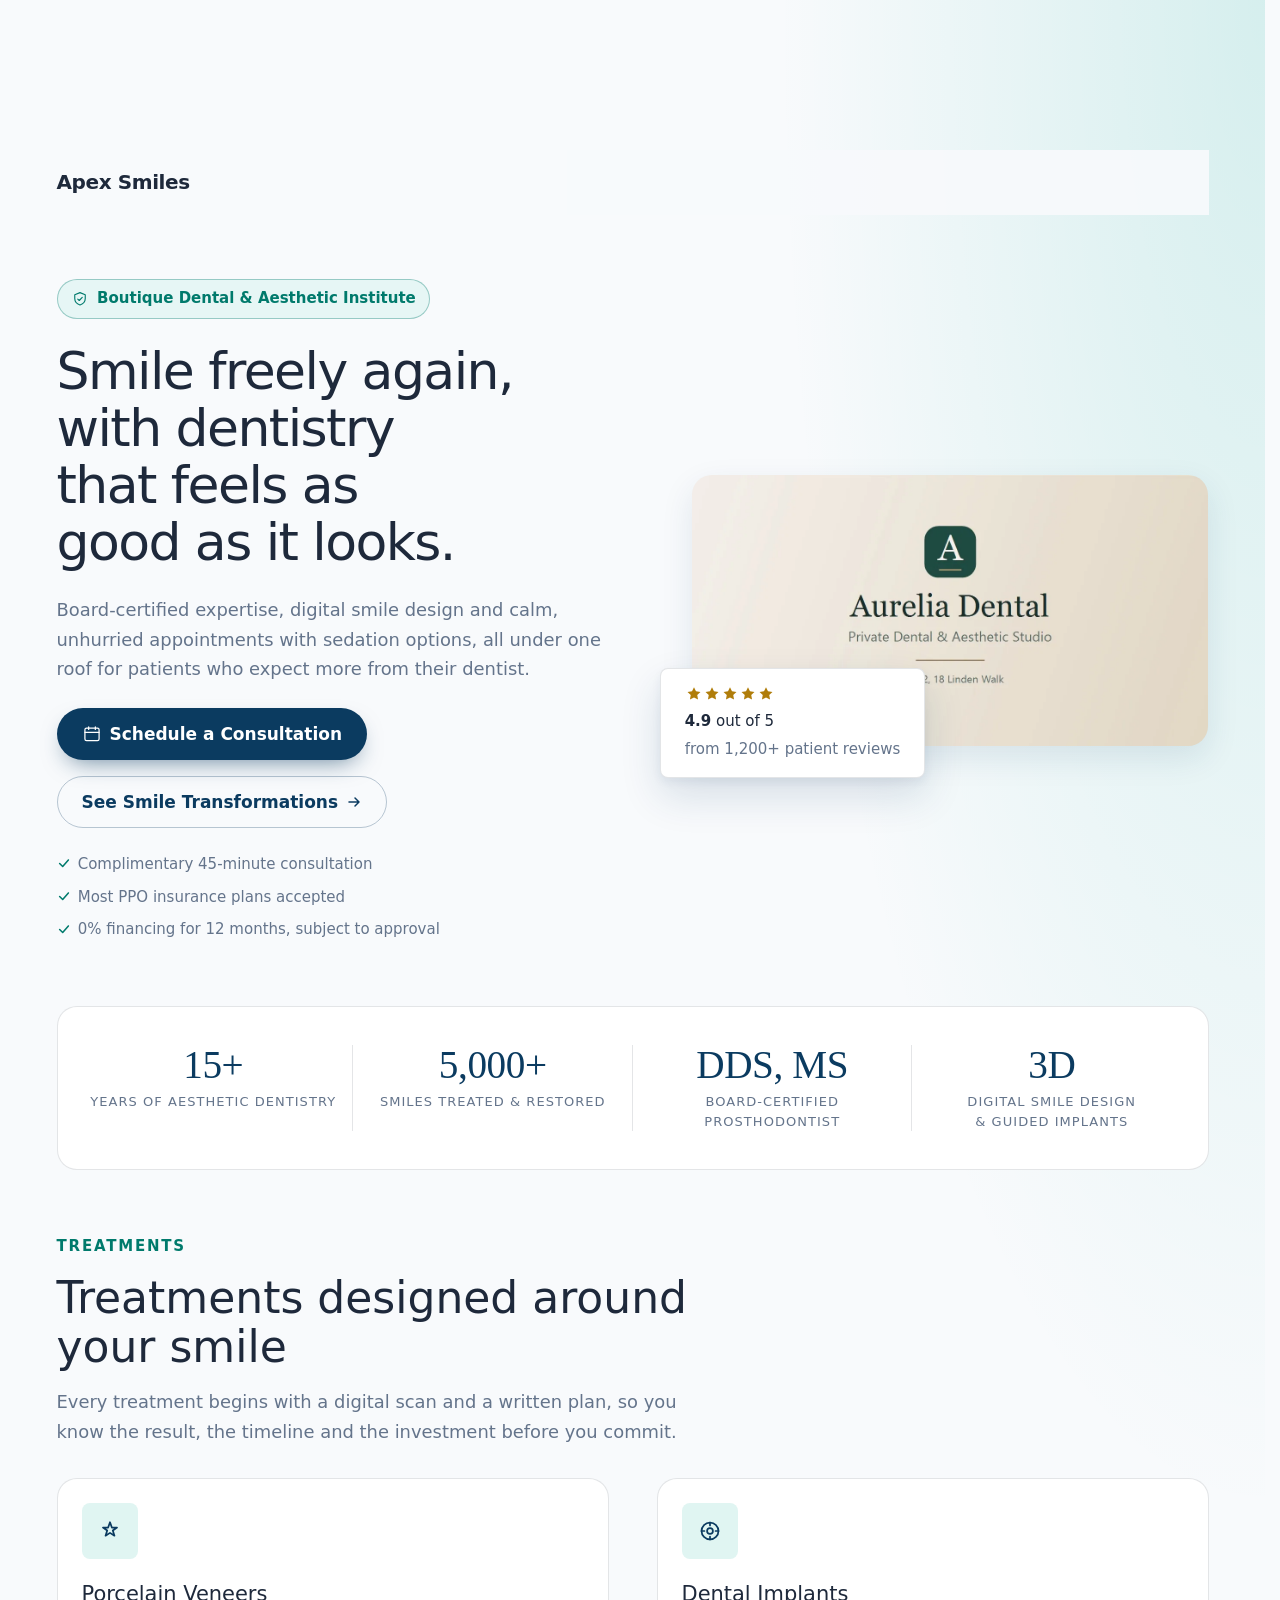
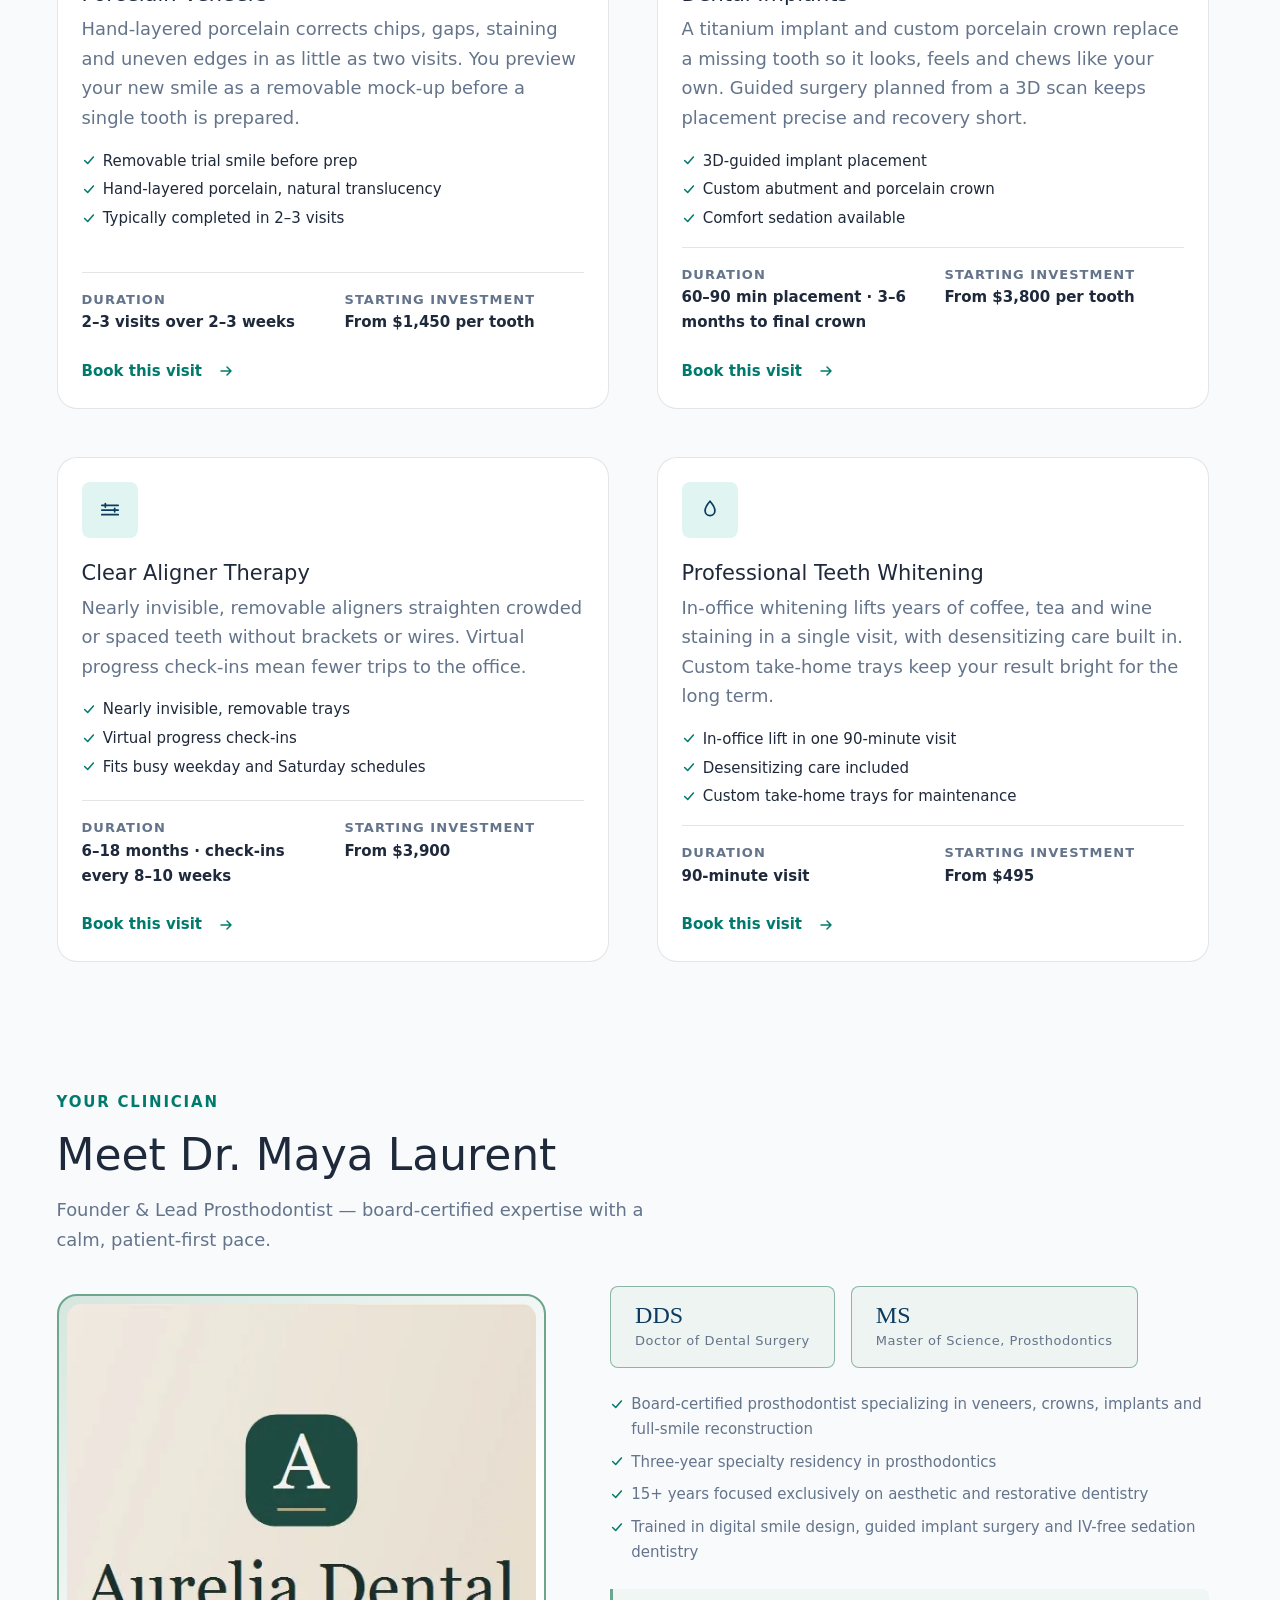
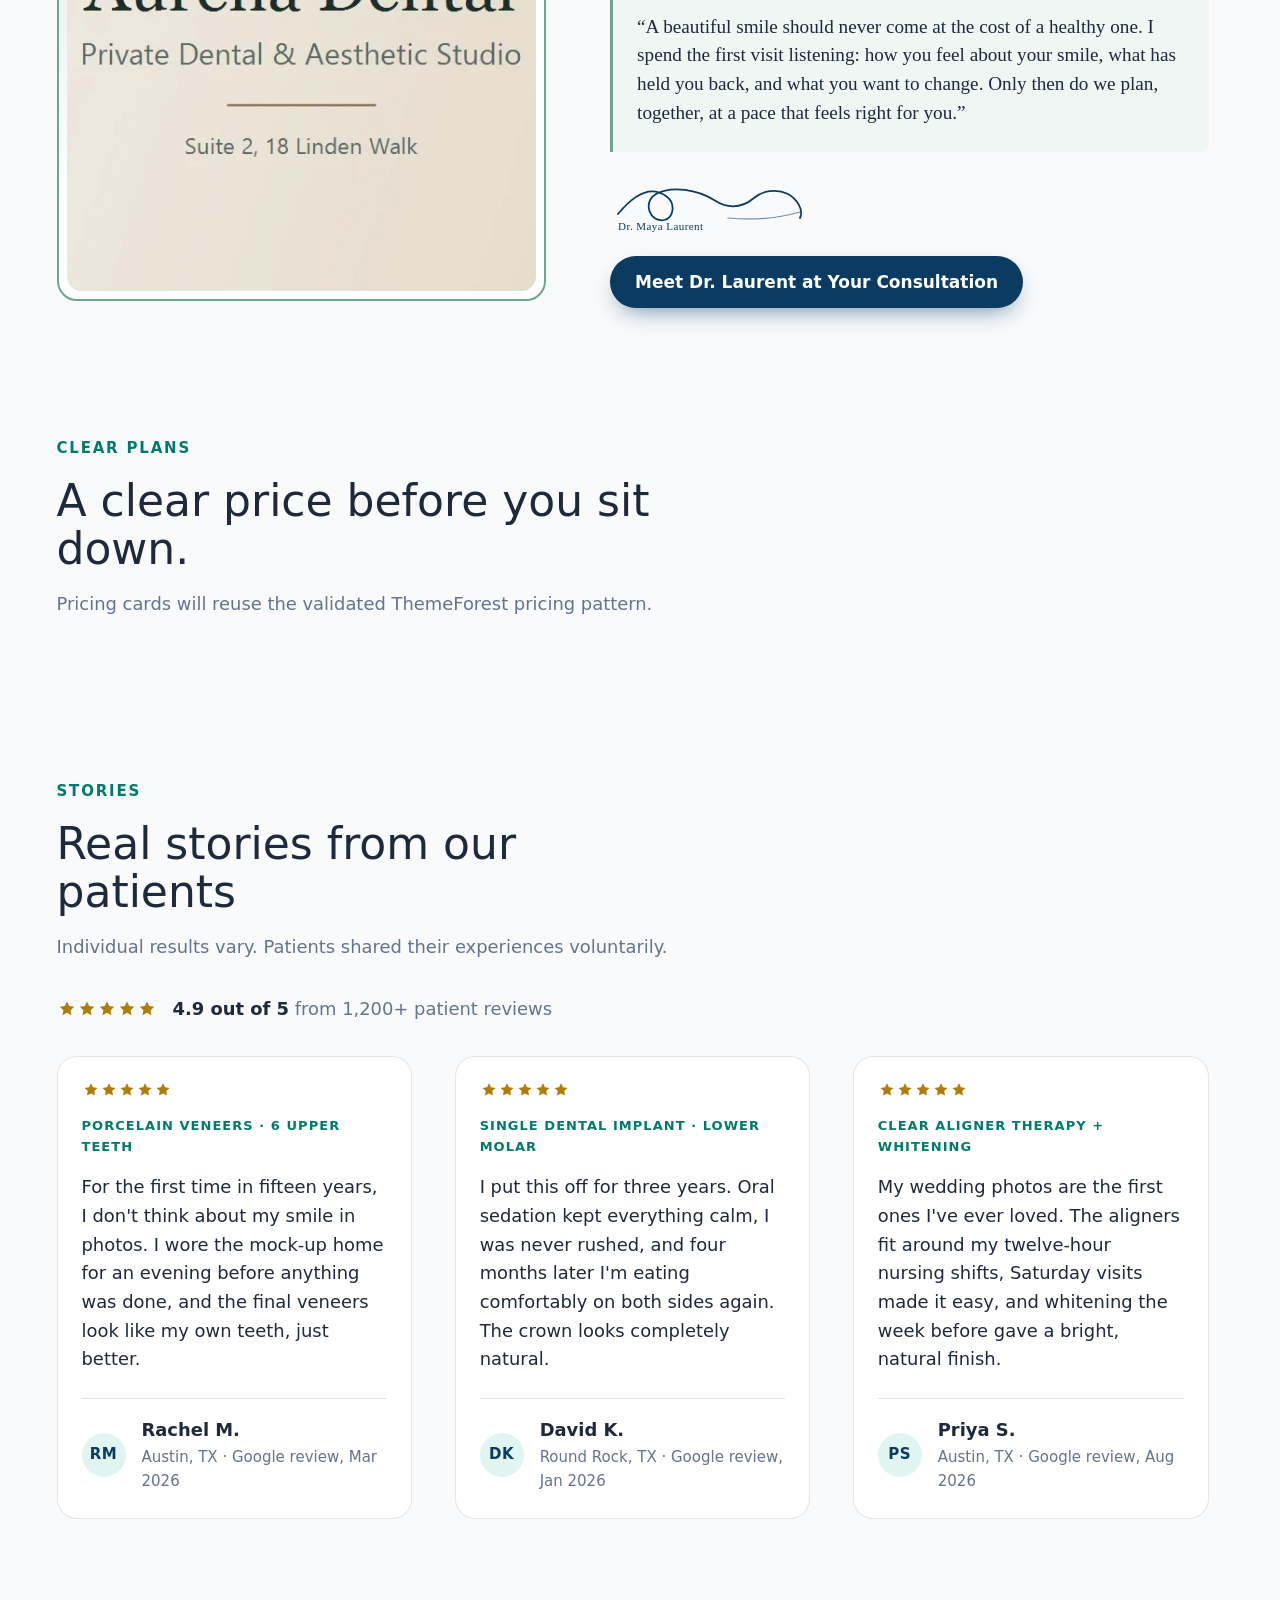
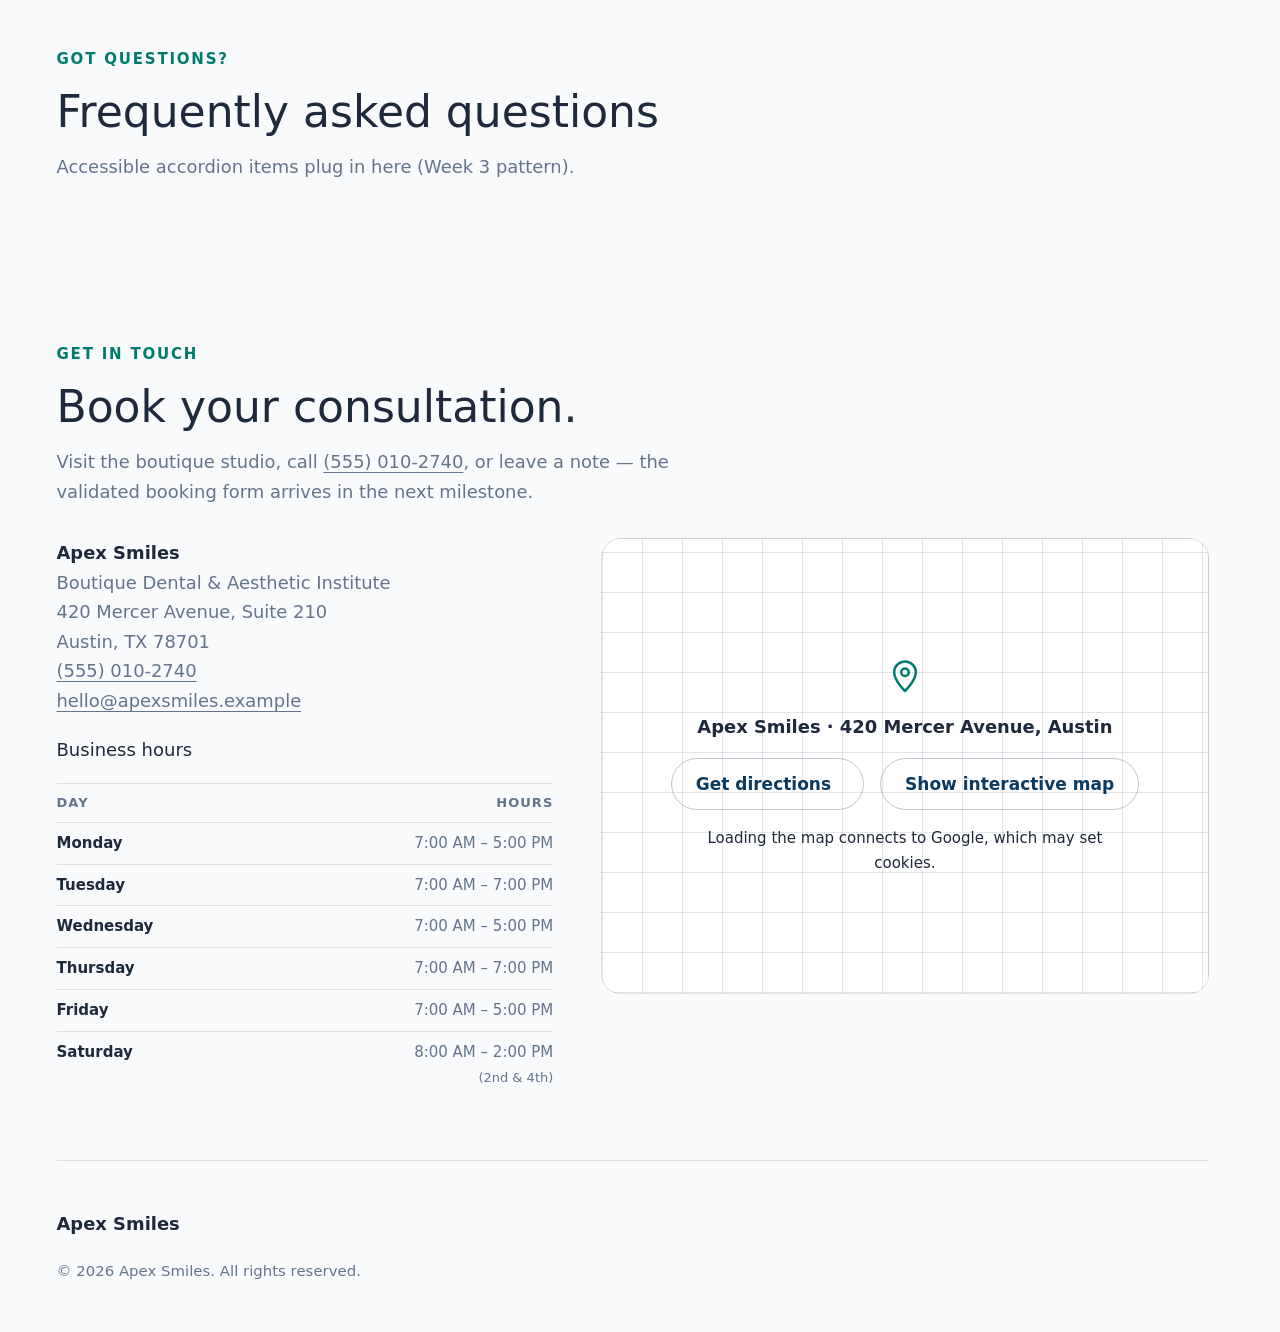
==== commit f799c367: "feat: populate services, doctor bio, testimonials, and contact hours/map" ====
--- a/index.html
+++ b/index.html
@@ -3,9 +3,95 @@
 <head>
   <meta charset="utf-8">
   <meta name="viewport" content="width=device-width, initial-scale=1">
-  <title>Apex Smiles | Modern Dental Care Landing Page</title>
-  <meta name="description" content="Apex Smiles is a high-converting dental clinic landing page template built to ThemeForest standards.">
+  <title>Apex Smiles | Cosmetic &amp; Implant Dentist in Austin, TX</title>
+  <meta name="description" content="Porcelain veneers, dental implants, clear aligners and whitening in Austin, planned by a board-certified prosthodontist. Sedation options, evening hours and a complimentary consultation.">
   <link rel="canonical" href="https://example.com/">
+  <!-- Local SEO. Every value must match what the page shows: replace example.com, the address,
+       geo coordinates, phone and hours with the practice's real details. Saturdays (2nd and 4th
+       only) are left out on purpose: openingHoursSpecification cannot say "alternate weeks", and
+       listing every Saturday would show the wrong hours in Google. No aggregateRating or review:
+       Google ignores self-served reviews on a business's own site and may treat them as spam. -->
+  <script type="application/ld+json">
+  {
+    "@context": "https://schema.org",
+    "@type": "Dentist",
+    "@id": "https://example.com/#dentist",
+    "name": "Apex Smiles",
+    "alternateName": "Apex Smiles Boutique Dental & Aesthetic Institute",
+    "description": "Boutique cosmetic and restorative dental practice led by a board-certified prosthodontist, offering porcelain veneers, dental implants, clear aligner therapy and professional whitening with sedation options.",
+    "url": "https://example.com/",
+    "image": "https://example.com/assets/images/hero/hero-doctor.jpg",
+    "telephone": "+1-555-010-2740",
+    "email": "hello@apexsmiles.example",
+    "priceRange": "$$$",
+    "currenciesAccepted": "USD",
+    "paymentAccepted": "Cash, Credit Card, Dental Insurance, Financing",
+    "address": {
+      "@type": "PostalAddress",
+      "streetAddress": "420 Mercer Avenue, Suite 210",
+      "addressLocality": "Austin",
+      "addressRegion": "TX",
+      "postalCode": "78701",
+      "addressCountry": "US"
+    },
+    "geo": {
+      "@type": "GeoCoordinates",
+      "latitude": 30.2672,
+      "longitude": -97.7431
+    },
+    "hasMap": "https://www.google.com/maps/search/?api=1&query=420+Mercer+Avenue%2C+Austin%2C+TX+78701",
+    "areaServed": {
+      "@type": "City",
+      "name": "Austin"
+    },
+    "openingHoursSpecification": [
+      {
+        "@type": "OpeningHoursSpecification",
+        "dayOfWeek": ["Monday", "Wednesday", "Friday"],
+        "opens": "07:00",
+        "closes": "17:00"
+      },
+      {
+        "@type": "OpeningHoursSpecification",
+        "dayOfWeek": ["Tuesday", "Thursday"],
+        "opens": "07:00",
+        "closes": "19:00"
+      }
+    ],
+    "founder": {
+      "@type": "Person",
+      "@id": "https://example.com/#maya-laurent",
+      "name": "Maya Laurent",
+      "honorificPrefix": "Dr.",
+      "honorificSuffix": "DDS, MS",
+      "jobTitle": "Founder & Lead Prosthodontist",
+      "image": "https://example.com/assets/images/branding/doctor-portrait.jpg",
+      "url": "https://example.com/#about-doctor"
+    },
+    "makesOffer": [
+      {
+        "@type": "Offer",
+        "itemOffered": { "@type": "Service", "name": "Porcelain Veneers", "url": "https://example.com/#services" },
+        "priceSpecification": { "@type": "PriceSpecification", "minPrice": 1450, "priceCurrency": "USD", "unitText": "per tooth" }
+      },
+      {
+        "@type": "Offer",
+        "itemOffered": { "@type": "Service", "name": "Dental Implants", "url": "https://example.com/#services" },
+        "priceSpecification": { "@type": "PriceSpecification", "minPrice": 3800, "priceCurrency": "USD", "unitText": "per tooth" }
+      },
+      {
+        "@type": "Offer",
+        "itemOffered": { "@type": "Service", "name": "Clear Aligner Therapy", "url": "https://example.com/#services" },
+        "priceSpecification": { "@type": "PriceSpecification", "minPrice": 3900, "priceCurrency": "USD" }
+      },
+      {
+        "@type": "Offer",
+        "itemOffered": { "@type": "Service", "name": "Professional Teeth Whitening", "url": "https://example.com/#services" },
+        "priceSpecification": { "@type": "PriceSpecification", "minPrice": 495, "priceCurrency": "USD" }
+      }
+    ]
+  }
+  </script>
   <meta name="color-scheme" content="light dark">
   <meta name="theme-color" content="#f8fafc" media="(prefers-color-scheme: light)">
   <meta name="theme-color" content="#0f172a" media="(prefers-color-scheme: dark)">
@@ -16,6 +102,13 @@
   <script src="assets/js/main.js" defer></script>
 </head>
 <body>
+  <!-- One star shape for every rating on the page: repeaters never duplicate ids. -->
+  <svg xmlns="http://www.w3.org/2000/svg" hidden>
+    <symbol id="icon-star" viewBox="0 0 20 20">
+      <path d="m10 2.5 2.2 4.5 5 .7-3.6 3.5.9 5L10 13.8 5.5 16.2l.9-5L2.8 7.7l5-.7L10 2.5Z" fill="currentColor"/>
+    </symbol>
+  </svg>
+
   <a class="skip-link" href="#main">Skip to main content</a>
 
   <header class="site-header">
@@ -53,10 +146,10 @@
           </a>
         </p>
         <!-- Friction reducers sit directly under the CTA, where the decision is made. -->
-        <ul class="hero__assurances">
-          <li class="hero__assurance">Complimentary 45-minute consultation</li>
-          <li class="hero__assurance">Most PPO insurance plans accepted</li>
-          <li class="hero__assurance">0% financing for 12 months, subject to approval</li>
+        <ul class="hero__assurances check-list">
+          <li class="check-list__item">Complimentary 45-minute consultation</li>
+          <li class="check-list__item">Most PPO insurance plans accepted</li>
+          <li class="check-list__item">0% financing for 12 months, subject to approval</li>
         </ul>
       </header>
       <figure class="hero__media">
@@ -76,14 +169,11 @@
         </picture>
         <aside class="rating-card" aria-label="Patient rating">
           <svg class="rating-card__stars" xmlns="http://www.w3.org/2000/svg" viewBox="0 0 100 20" width="90" height="18" aria-hidden="true">
-            <defs>
-              <path id="rating-card-star" d="m10 2.5 2.2 4.5 5 .7-3.6 3.5.9 5L10 13.8 5.5 16.2l.9-5L2.8 7.7l5-.7L10 2.5Z" fill="currentColor"/>
-            </defs>
-            <use href="#rating-card-star"/>
-            <use href="#rating-card-star" x="20"/>
-            <use href="#rating-card-star" x="40"/>
-            <use href="#rating-card-star" x="60"/>
-            <use href="#rating-card-star" x="80"/>
+            <use href="#icon-star" width="20" height="20"/>
+            <use href="#icon-star" x="20" width="20" height="20"/>
+            <use href="#icon-star" x="40" width="20" height="20"/>
+            <use href="#icon-star" x="60" width="20" height="20"/>
+            <use href="#icon-star" x="80" width="20" height="20"/>
           </svg>
           <p class="rating-card__score"><strong>4.9</strong> out of 5</p>
           <p class="rating-card__source">from 1,200+ patient reviews</p>
@@ -120,9 +210,122 @@
     <section class="section services" id="services" aria-labelledby="services-heading">
       <header class="section__header">
         <p class="section__badge">Treatments</p>
-        <h2 class="section__title" id="services-heading">Care planned around you.</h2>
-        <p class="section__lead">Preventive, restorative, and aesthetic services — card grid scaffolding next.</p>
-      </header>
+        <h2 class="section__title" id="services-heading">Treatments designed around your smile</h2>
+        <p class="section__lead">Every treatment begins with a digital scan and a written plan, so you know the result, the timeline and the investment before you commit.</p>
+      </header>
+      <ul class="services__grid">
+        <li class="service-card">
+          <svg class="service-card__icon" xmlns="http://www.w3.org/2000/svg" viewBox="0 0 24 24" width="40" height="40" aria-hidden="true">
+            <path d="M12 4.5 13.6 9H18l-3.6 2.6 1.4 4.4L12 13.6 8.2 16l1.4-4.4L6 9h4.4L12 4.5Z" fill="none" stroke="currentColor" stroke-width="1.5" stroke-linejoin="round"/>
+          </svg>
+          <h3 class="service-card__title">Porcelain Veneers</h3>
+          <p class="service-card__excerpt">Hand-layered porcelain corrects chips, gaps, staining and uneven edges in as little as two visits. You preview your new smile as a removable mock-up before a single tooth is prepared.</p>
+          <ul class="service-card__highlights check-list">
+            <li class="check-list__item">Removable trial smile before prep</li>
+            <li class="check-list__item">Hand-layered porcelain, natural translucency</li>
+            <li class="check-list__item">Typically completed in 2–3 visits</li>
+          </ul>
+          <dl class="service-card__meta">
+            <div>
+              <dt>Duration</dt>
+              <dd>2–3 visits over 2–3 weeks</dd>
+            </div>
+            <div>
+              <dt>Starting investment</dt>
+              <dd>From $1,450 per tooth</dd>
+            </div>
+          </dl>
+          <a class="service-card__link" href="#contact">Book this visit<span class="screen-reader-text">: Porcelain Veneers</span>
+            <svg class="service-card__arrow" xmlns="http://www.w3.org/2000/svg" viewBox="0 0 16 16" width="16" height="16" aria-hidden="true">
+              <path d="M3 8h10M9 4l4 4-4 4" fill="none" stroke="currentColor" stroke-width="1.5" stroke-linecap="round" stroke-linejoin="round"/>
+            </svg>
+          </a>
+        </li>
+        <li class="service-card">
+          <svg class="service-card__icon" xmlns="http://www.w3.org/2000/svg" viewBox="0 0 24 24" width="40" height="40" aria-hidden="true">
+            <circle cx="12" cy="12" r="7.25" fill="none" stroke="currentColor" stroke-width="1.5"/>
+            <circle cx="12" cy="12" r="2.5" fill="none" stroke="currentColor" stroke-width="1.5"/>
+            <path d="M12 4.75v2.5M12 16.75v2.5M4.75 12h2.5M16.75 12h2.5" fill="none" stroke="currentColor" stroke-width="1.5" stroke-linecap="round"/>
+          </svg>
+          <h3 class="service-card__title">Dental Implants</h3>
+          <p class="service-card__excerpt">A titanium implant and custom porcelain crown replace a missing tooth so it looks, feels and chews like your own. Guided surgery planned from a 3D scan keeps placement precise and recovery short.</p>
+          <ul class="service-card__highlights check-list">
+            <li class="check-list__item">3D-guided implant placement</li>
+            <li class="check-list__item">Custom abutment and porcelain crown</li>
+            <li class="check-list__item">Comfort sedation available</li>
+          </ul>
+          <dl class="service-card__meta">
+            <div>
+              <dt>Duration</dt>
+              <dd>60–90 min placement · 3–6 months to final crown</dd>
+            </div>
+            <div>
+              <dt>Starting investment</dt>
+              <dd>From $3,800 per tooth</dd>
+            </div>
+          </dl>
+          <a class="service-card__link" href="#contact">Book this visit<span class="screen-reader-text">: Dental Implants</span>
+            <svg class="service-card__arrow" xmlns="http://www.w3.org/2000/svg" viewBox="0 0 16 16" width="16" height="16" aria-hidden="true">
+              <path d="M3 8h10M9 4l4 4-4 4" fill="none" stroke="currentColor" stroke-width="1.5" stroke-linecap="round" stroke-linejoin="round"/>
+            </svg>
+          </a>
+        </li>
+        <li class="service-card">
+          <svg class="service-card__icon" xmlns="http://www.w3.org/2000/svg" viewBox="0 0 24 24" width="40" height="40" aria-hidden="true">
+            <path d="M5 8h14M5 12h14M5 16h14" fill="none" stroke="currentColor" stroke-width="1.5" stroke-linecap="round"/>
+            <path d="M8 6.5v3M16 10.5v3" fill="none" stroke="currentColor" stroke-width="1.5" stroke-linecap="round"/>
+          </svg>
+          <h3 class="service-card__title">Clear Aligner Therapy</h3>
+          <p class="service-card__excerpt">Nearly invisible, removable aligners straighten crowded or spaced teeth without brackets or wires. Virtual progress check-ins mean fewer trips to the office.</p>
+          <ul class="service-card__highlights check-list">
+            <li class="check-list__item">Nearly invisible, removable trays</li>
+            <li class="check-list__item">Virtual progress check-ins</li>
+            <li class="check-list__item">Fits busy weekday and Saturday schedules</li>
+          </ul>
+          <dl class="service-card__meta">
+            <div>
+              <dt>Duration</dt>
+              <dd>6–18 months · check-ins every 8–10 weeks</dd>
+            </div>
+            <div>
+              <dt>Starting investment</dt>
+              <dd>From $3,900</dd>
+            </div>
+          </dl>
+          <a class="service-card__link" href="#contact">Book this visit<span class="screen-reader-text">: Clear Aligner Therapy</span>
+            <svg class="service-card__arrow" xmlns="http://www.w3.org/2000/svg" viewBox="0 0 16 16" width="16" height="16" aria-hidden="true">
+              <path d="M3 8h10M9 4l4 4-4 4" fill="none" stroke="currentColor" stroke-width="1.5" stroke-linecap="round" stroke-linejoin="round"/>
+            </svg>
+          </a>
+        </li>
+        <li class="service-card">
+          <svg class="service-card__icon" xmlns="http://www.w3.org/2000/svg" viewBox="0 0 24 24" width="40" height="40" aria-hidden="true">
+            <path d="M12 4.5c2.8 3.2 4.2 5.6 4.2 8.1a4.2 4.2 0 0 1-8.4 0c0-2.5 1.4-4.9 4.2-8.1Z" fill="none" stroke="currentColor" stroke-width="1.5" stroke-linejoin="round"/>
+          </svg>
+          <h3 class="service-card__title">Professional Teeth Whitening</h3>
+          <p class="service-card__excerpt">In-office whitening lifts years of coffee, tea and wine staining in a single visit, with desensitizing care built in. Custom take-home trays keep your result bright for the long term.</p>
+          <ul class="service-card__highlights check-list">
+            <li class="check-list__item">In-office lift in one 90-minute visit</li>
+            <li class="check-list__item">Desensitizing care included</li>
+            <li class="check-list__item">Custom take-home trays for maintenance</li>
+          </ul>
+          <dl class="service-card__meta">
+            <div>
+              <dt>Duration</dt>
+              <dd>90-minute visit</dd>
+            </div>
+            <div>
+              <dt>Starting investment</dt>
+              <dd>From $495</dd>
+            </div>
+          </dl>
+          <a class="service-card__link" href="#contact">Book this visit<span class="screen-reader-text">: Professional Teeth Whitening</span>
+            <svg class="service-card__arrow" xmlns="http://www.w3.org/2000/svg" viewBox="0 0 16 16" width="16" height="16" aria-hidden="true">
+              <path d="M3 8h10M9 4l4 4-4 4" fill="none" stroke="currentColor" stroke-width="1.5" stroke-linecap="round" stroke-linejoin="round"/>
+            </svg>
+          </a>
+        </li>
+      </ul>
     </section>
     <!-- /#services -->
 
@@ -130,9 +333,55 @@
     <section class="section about-doctor" id="about-doctor" aria-labelledby="about-doctor-heading">
       <header class="section__header">
         <p class="section__badge">Your clinician</p>
-        <h2 class="section__title" id="about-doctor-heading">Meet the doctor.</h2>
-        <p class="section__lead">Bio, credentials, and portrait assets live under assets/images/branding/.</p>
-      </header>
+        <h2 class="section__title" id="about-doctor-heading">Meet Dr. Maya Laurent</h2>
+        <p class="section__lead">Founder &amp; Lead Prosthodontist — board-certified expertise with a calm, patient-first pace.</p>
+      </header>
+      <div class="about-doctor__grid">
+        <figure class="about-doctor__portrait">
+          <!-- Placeholder: this file is currently a copy of the hero asset. Supply a real 800 × 1000
+               (4:5) portrait; the width/height below describe that intended file. -->
+          <picture>
+            <source type="image/webp" srcset="assets/images/branding/doctor-portrait.webp">
+            <img
+              class="about-doctor__image"
+              src="assets/images/branding/doctor-portrait.jpg"
+              alt="Dr. Maya Laurent, founder and lead prosthodontist at Apex Smiles."
+              width="800"
+              height="1000"
+              loading="lazy"
+              decoding="async">
+          </picture>
+        </figure>
+        <div class="about-doctor__content">
+          <ul class="about-doctor__badges" aria-label="Credentials">
+            <li class="about-doctor__badge">
+              <span class="about-doctor__badge-label">DDS</span>
+              <span class="about-doctor__badge-meta">Doctor of Dental Surgery</span>
+            </li>
+            <li class="about-doctor__badge">
+              <span class="about-doctor__badge-label">MS</span>
+              <span class="about-doctor__badge-meta">Master of Science, Prosthodontics</span>
+            </li>
+          </ul>
+          <ul class="about-doctor__highlights check-list">
+            <li class="check-list__item">Board-certified prosthodontist specializing in veneers, crowns, implants and full-smile reconstruction</li>
+            <li class="check-list__item">Three-year specialty residency in prosthodontics</li>
+            <li class="check-list__item">15+ years focused exclusively on aesthetic and restorative dentistry</li>
+            <li class="check-list__item">Trained in digital smile design, guided implant surgery and IV-free sedation dentistry</li>
+          </ul>
+          <blockquote class="about-doctor__quote">
+            <p>“A beautiful smile should never come at the cost of a healthy one. I spend the first visit listening: how you feel about your smile, what has held you back, and what you want to change. Only then do we plan, together, at a pace that feels right for you.”</p>
+          </blockquote>
+          <svg class="about-doctor__signature" xmlns="http://www.w3.org/2000/svg" viewBox="0 0 220 56" width="220" height="56" role="img" aria-label="Signature of Dr. Maya Laurent">
+            <path d="M8 38c18-22 34-28 48-18 10 7 8 22-2 24-14 3-22-18-8-26 16-9 42-4 58 6 14 9 28 8 40-2 8-7 22-10 34-4 9 5 16 16 12 24" fill="none" stroke="currentColor" stroke-width="1.75" stroke-linecap="round" stroke-linejoin="round"/>
+            <path d="M118 42c22 2 48 1 72-6" fill="none" stroke="currentColor" stroke-width="1.25" stroke-linecap="round" opacity="0.55"/>
+            <text x="8" y="54" fill="currentColor" font-family="Georgia, 'Times New Roman', serif" font-size="11" letter-spacing="0.04em">Dr. Maya Laurent</text>
+          </svg>
+          <p class="about-doctor__actions">
+            <a class="button button--primary" href="#contact">Meet Dr. Laurent at Your Consultation</a>
+          </p>
+        </div>
+      </div>
     </section>
     <!-- /#about-doctor -->
 
@@ -150,9 +399,85 @@
     <section class="section testimonials" id="testimonials" aria-labelledby="testimonials-heading">
       <header class="section__header">
         <p class="section__badge">Stories</p>
-        <h2 class="section__title" id="testimonials-heading">Notes from the studio.</h2>
-        <p class="section__lead">Patient quotes and media belong in assets/images/testimonials/.</p>
-      </header>
+        <h2 class="section__title" id="testimonials-heading">Real stories from our patients</h2>
+        <p class="section__lead">Individual results vary. Patients shared their experiences voluntarily.</p>
+      </header>
+      <!-- Matches the hero rating card. Link it to the practice's public review profile
+           (e.g. its Google Business Profile) so visitors can check the number themselves. -->
+      <p class="testimonials__summary">
+        <svg class="testimonials__summary-stars" xmlns="http://www.w3.org/2000/svg" viewBox="0 0 100 20" width="100" height="20" aria-hidden="true">
+          <use href="#icon-star" width="20" height="20"/>
+          <use href="#icon-star" x="20" width="20" height="20"/>
+          <use href="#icon-star" x="40" width="20" height="20"/>
+          <use href="#icon-star" x="60" width="20" height="20"/>
+          <use href="#icon-star" x="80" width="20" height="20"/>
+        </svg>
+        <span><strong>4.9 out of 5</strong> from 1,200+ patient reviews</span>
+      </p>
+      <!-- Sample stories. Publish only real reviews, with the patient's written consent, and keep
+           the source and date accurate (FTC rules on consumer reviews). -->
+      <ul class="testimonials__grid">
+        <li class="testimonials__item">
+          <figure class="testimonial-card">
+            <svg class="testimonial-card__stars" xmlns="http://www.w3.org/2000/svg" viewBox="0 0 100 20" width="90" height="18" role="img" aria-label="Rated 5 out of 5">
+              <use href="#icon-star" width="20" height="20"/>
+              <use href="#icon-star" x="20" width="20" height="20"/>
+              <use href="#icon-star" x="40" width="20" height="20"/>
+              <use href="#icon-star" x="60" width="20" height="20"/>
+              <use href="#icon-star" x="80" width="20" height="20"/>
+            </svg>
+            <p class="testimonial-card__treatment">Porcelain veneers · 6 upper teeth</p>
+            <blockquote class="testimonial-card__quote">
+              <p>For the first time in fifteen years, I don't think about my smile in photos. I wore the mock-up home for an evening before anything was done, and the final veneers look like my own teeth, just better.</p>
+            </blockquote>
+            <figcaption class="testimonial-card__author">
+              <span class="testimonial-card__avatar" aria-hidden="true">RM</span>
+              <span class="testimonial-card__name">Rachel M.</span>
+              <span class="testimonial-card__source">Austin, TX · Google review, Mar 2026</span>
+            </figcaption>
+          </figure>
+        </li>
+        <li class="testimonials__item">
+          <figure class="testimonial-card">
+            <svg class="testimonial-card__stars" xmlns="http://www.w3.org/2000/svg" viewBox="0 0 100 20" width="90" height="18" role="img" aria-label="Rated 5 out of 5">
+              <use href="#icon-star" width="20" height="20"/>
+              <use href="#icon-star" x="20" width="20" height="20"/>
+              <use href="#icon-star" x="40" width="20" height="20"/>
+              <use href="#icon-star" x="60" width="20" height="20"/>
+              <use href="#icon-star" x="80" width="20" height="20"/>
+            </svg>
+            <p class="testimonial-card__treatment">Single dental implant · lower molar</p>
+            <blockquote class="testimonial-card__quote">
+              <p>I put this off for three years. Oral sedation kept everything calm, I was never rushed, and four months later I'm eating comfortably on both sides again. The crown looks completely natural.</p>
+            </blockquote>
+            <figcaption class="testimonial-card__author">
+              <span class="testimonial-card__avatar" aria-hidden="true">DK</span>
+              <span class="testimonial-card__name">David K.</span>
+              <span class="testimonial-card__source">Round Rock, TX · Google review, Jan 2026</span>
+            </figcaption>
+          </figure>
+        </li>
+        <li class="testimonials__item">
+          <figure class="testimonial-card">
+            <svg class="testimonial-card__stars" xmlns="http://www.w3.org/2000/svg" viewBox="0 0 100 20" width="90" height="18" role="img" aria-label="Rated 5 out of 5">
+              <use href="#icon-star" width="20" height="20"/>
+              <use href="#icon-star" x="20" width="20" height="20"/>
+              <use href="#icon-star" x="40" width="20" height="20"/>
+              <use href="#icon-star" x="60" width="20" height="20"/>
+              <use href="#icon-star" x="80" width="20" height="20"/>
+            </svg>
+            <p class="testimonial-card__treatment">Clear aligner therapy + whitening</p>
+            <blockquote class="testimonial-card__quote">
+              <p>My wedding photos are the first ones I've ever loved. The aligners fit around my twelve-hour nursing shifts, Saturday visits made it easy, and whitening the week before gave a bright, natural finish.</p>
+            </blockquote>
+            <figcaption class="testimonial-card__author">
+              <span class="testimonial-card__avatar" aria-hidden="true">PS</span>
+              <span class="testimonial-card__name">Priya S.</span>
+              <span class="testimonial-card__source">Austin, TX · Google review, Aug 2026</span>
+            </figcaption>
+          </figure>
+        </li>
+      </ul>
     </section>
     <!-- /#testimonials -->
 
@@ -171,8 +496,76 @@
       <header class="section__header">
         <p class="section__badge">Get in touch</p>
         <h2 class="section__title" id="contact-heading">Book your consultation.</h2>
-        <p class="section__lead">Validated contact form and studio details arrive in the next milestone.</p>
-      </header>
+        <p class="section__lead">Visit the boutique studio, call <a href="tel:+15550102740">(555) 010-2740</a>, or leave a note — the validated booking form arrives in the next milestone.</p>
+      </header>
+      <div class="contact__grid">
+        <div class="contact__details">
+          <address class="contact__address">
+            <strong>Apex Smiles</strong><br>
+            Boutique Dental &amp; Aesthetic Institute<br>
+            420 Mercer Avenue, Suite 210<br>
+            Austin, TX 78701<br>
+            <a href="tel:+15550102740">(555) 010-2740</a><br>
+            <a href="mailto:hello@apexsmiles.example">hello@apexsmiles.example</a>
+          </address>
+          <h3 class="contact__hours-title" id="hours-heading">Business hours</h3>
+          <table class="hours-table" aria-labelledby="hours-heading">
+            <caption class="screen-reader-text">Apex Smiles operating hours, Monday through Saturday</caption>
+            <thead>
+              <tr>
+                <th scope="col">Day</th>
+                <th scope="col">Hours</th>
+              </tr>
+            </thead>
+            <tbody>
+              <tr>
+                <th scope="row">Monday</th>
+                <td>7:00 AM – 5:00 PM</td>
+              </tr>
+              <tr>
+                <th scope="row">Tuesday</th>
+                <td>7:00 AM – 7:00 PM</td>
+              </tr>
+              <tr>
+                <th scope="row">Wednesday</th>
+                <td>7:00 AM – 5:00 PM</td>
+              </tr>
+              <tr>
+                <th scope="row">Thursday</th>
+                <td>7:00 AM – 7:00 PM</td>
+              </tr>
+              <tr>
+                <th scope="row">Friday</th>
+                <td>7:00 AM – 5:00 PM</td>
+              </tr>
+              <tr>
+                <th scope="row">Saturday</th>
+                <td>8:00 AM – 2:00 PM <span class="hours-table__note">(2nd &amp; 4th)</span></td>
+              </tr>
+            </tbody>
+          </table>
+        </div>
+        <!-- Click-to-load map. Nothing is fetched from Google until the visitor asks, so the
+             page stays light and no third-party cookies are set before consent (GDPR / PDPA).
+             data-map-src accepts https URLs on the hosts allowed in main.js only. For production,
+             use the Maps Embed API (https://www.google.com/maps/embed/v1/place?key=…&q=…). -->
+        <figure class="map-embed"
+          data-map-src="https://www.google.com/maps?q=420+Mercer+Avenue%2C+Austin%2C+TX+78701&amp;output=embed"
+          data-map-title="Map showing Apex Smiles at 420 Mercer Avenue, Austin, Texas">
+          <svg class="map-embed__pin" xmlns="http://www.w3.org/2000/svg" viewBox="0 0 24 24" width="40" height="40" aria-hidden="true">
+            <path d="M12 21s-6.5-6.2-6.5-11.2a6.5 6.5 0 0 1 13 0C18.5 14.8 12 21 12 21Z" fill="none" stroke="currentColor" stroke-width="1.5" stroke-linejoin="round"/>
+            <circle cx="12" cy="9.75" r="2.25" fill="none" stroke="currentColor" stroke-width="1.5"/>
+          </svg>
+          <figcaption class="map-embed__caption">Apex Smiles · 420 Mercer Avenue, Austin</figcaption>
+          <p class="map-embed__actions">
+            <a class="button button--secondary" href="https://www.google.com/maps/search/?api=1&amp;query=420+Mercer+Avenue%2C+Austin%2C+TX+78701" target="_blank" rel="noopener noreferrer">
+              Get directions<span class="screen-reader-text"> (opens Google Maps in a new tab)</span>
+            </a>
+            <button class="button button--secondary map-embed__load" type="button" data-action="load-map" aria-describedby="map-embed-note">Show interactive map</button>
+          </p>
+          <p class="map-embed__note" id="map-embed-note">Loading the map connects to Google, which may set cookies.</p>
+        </figure>
+      </div>
     </section>
     <!-- /#contact -->
   </main>
--- a/assets/css/style.css
+++ b/assets/css/style.css
@@ -29,6 +29,8 @@
   --color-line: color-mix(in srgb, var(--color-text) 12%, transparent);
   --color-field-border: color-mix(in srgb, var(--color-text) 55%, var(--color-surface));
   --color-glow: color-mix(in srgb, var(--color-accent) 14%, transparent);
+  --color-accent-soft: color-mix(in srgb, var(--color-accent) 12%, var(--color-surface));
+  --color-warm-border: color-mix(in srgb, #c4a484 55%, var(--color-accent));
   --border: 1px solid var(--color-line);
   --shadow: 0 12px 32px color-mix(in srgb, var(--color-primary) 10%, transparent);
   --shadow-lift:
@@ -309,15 +311,33 @@
   transition: transform var(--duration-motion) var(--ease-out-expo);
 }
 
-.button::before {
+/* Hover elevation shared by buttons and service cards: final shadow (and accent
+   edge) paints once on ::before; only opacity animates (rule 14). */
+.button::before,
+.service-card::before {
   content: "";
   position: absolute;
   inset: -1px;
-  z-index: -1;
   border-radius: inherit;
+  box-shadow: var(--shadow-lift);
   opacity: 0;
   pointer-events: none;
   transition: opacity var(--duration-fast) var(--ease-out-expo);
+}
+
+/* isolation on .button keeps this layer behind the label. */
+.button::before {
+  z-index: -1;
+}
+
+/* Keeps :hover while a card rises away from a cursor on its bottom edge. */
+.service-card::after {
+  content: "";
+  position: absolute;
+  top: 100%;
+  right: 0;
+  left: 0;
+  height: var(--lift);
 }
 
 .button__icon {
@@ -355,6 +375,27 @@
   .button:hover::before {
     opacity: 1;
   }
+}
+
+/* ----- Check list: shared by the hero, service cards and the doctor bio ----- */
+
+/* The parent block sets the list's layout, colour and size; this only draws the item.
+   The tick is CSS, so each item stays a plain repeater string in a CMS. */
+.check-list__item {
+  display: flex;
+  align-items: flex-start;
+  gap: 0.45rem;
+}
+
+.check-list__item::before {
+  content: "";
+  flex: none;
+  width: 0.875rem;
+  height: 0.875rem;
+  margin-top: 0.3em;
+  background-color: var(--color-accent-strong);
+  -webkit-mask: var(--icon-check) center / contain no-repeat;
+  mask: var(--icon-check) center / contain no-repeat;
 }
 
 /* ================= 08. Hero ================= */
@@ -417,24 +458,6 @@
   font-size: var(--text-small);
 }
 
-.hero__assurance {
-  display: flex;
-  align-items: flex-start;
-  gap: 0.4rem;
-}
-
-/* The tick is CSS, so each item stays a plain repeater string in a CMS. */
-.hero__assurance::before {
-  content: "";
-  flex: none;
-  width: 0.875rem;
-  height: 0.875rem;
-  margin-top: 0.3em;
-  background-color: var(--color-accent-strong);
-  -webkit-mask: var(--icon-check) center / contain no-repeat;
-  mask: var(--icon-check) center / contain no-repeat;
-}
-
 /* No overflow: hidden here, so the rating card can overhang the photo. */
 .hero__media {
   position: relative;
@@ -557,7 +580,474 @@
   text-wrap: balance;
 }
 
-/* ================= 10. Reduced motion ================= */
+/* ================= 10. Services ================= */
+
+/* 22.5rem keeps four cards at 2 × 2 on desktop instead of 3 + 1 orphan, and stacks them
+   below 768px; any other count still wraps intrinsically (rule 12). */
+.services__grid {
+  display: grid;
+  grid-template-columns: repeat(auto-fit, minmax(min(100%, 22.5rem), 1fr));
+  gap: clamp(var(--space-md), 0.25rem + 4vw, var(--space-xl));
+}
+
+/* Whole card is clickable through .service-card__link::after. */
+.service-card {
+  position: relative;
+  display: flex;
+  flex-direction: column;
+  padding: var(--space-md);
+  border: var(--border);
+  border-radius: var(--radius-lg);
+  background: var(--color-surface);
+  transition: transform var(--duration-motion) var(--ease-out-expo);
+}
+
+/* Accent edge and lift shadow are painted once here and faded in (rule 14). */
+.service-card::before {
+  content: "";
+  position: absolute;
+  inset: -1px;
+  border: 1px solid var(--color-accent-strong);
+  border-radius: inherit;
+  box-shadow: var(--shadow-lift);
+  opacity: 0;
+  pointer-events: none;
+  transition: opacity var(--duration-motion) var(--ease-out-expo);
+}
+
+.service-card:focus-within {
+  --arrow-shift: 0.2rem;
+}
+
+.service-card:focus-within::before {
+  opacity: 1;
+}
+
+@media (hover: hover) {
+  .service-card:hover {
+    --arrow-shift: 0.2rem;
+    transform: translateY(calc(var(--lift) * -1));
+  }
+
+  .service-card:hover::before {
+    opacity: 1;
+  }
+}
+
+/* An icon tile, not an empty 16:10 box: swap in a treatment photo when one exists. */
+.service-card__icon {
+  flex: none;
+  width: 3.5rem;
+  height: 3.5rem;
+  margin-bottom: var(--space-md);
+  padding: 0.875rem;
+  border-radius: var(--radius-sm);
+  background: var(--color-accent-soft);
+  color: var(--color-primary);
+}
+
+.service-card__title {
+  margin-bottom: var(--space-xs);
+}
+
+.service-card__excerpt {
+  margin-bottom: var(--space-sm);
+  color: var(--color-muted);
+}
+
+.service-card__highlights {
+  display: grid;
+  gap: var(--space-2xs);
+  margin-bottom: var(--space-sm);
+  color: var(--color-text);
+  font-size: var(--text-small);
+}
+
+.service-card__meta {
+  display: grid;
+  grid-template-columns: repeat(auto-fit, minmax(min(100%, 10rem), 1fr));
+  gap: var(--space-xs) var(--space-md);
+  margin-top: auto;
+  padding-top: var(--space-sm);
+  border-top: var(--border);
+  font-size: var(--text-small);
+}
+
+.service-card__meta dt {
+  color: var(--color-muted);
+  font-size: var(--text-xs);
+  font-weight: var(--weight-semibold);
+  letter-spacing: 0.08em;
+  text-transform: uppercase;
+}
+
+.service-card__meta dd {
+  margin: 0;
+  font-weight: var(--weight-semibold);
+}
+
+.service-card__link {
+  display: inline-flex;
+  align-self: flex-start;
+  align-items: center;
+  gap: var(--space-xs);
+  margin-top: var(--space-md);
+  color: var(--color-accent-strong);
+  font-size: var(--text-small);
+  font-weight: var(--weight-semibold);
+  text-decoration: none;
+}
+
+.service-card__link::after {
+  content: "";
+  position: absolute;
+  inset: 0;
+  border-radius: var(--radius-lg);
+}
+
+.service-card__arrow {
+  width: 1rem;
+  height: 1rem;
+  transform: translateX(var(--arrow-shift, 0));
+  transition: transform var(--duration-motion) var(--ease-out-expo);
+}
+
+/* ================= 11. About doctor ================= */
+
+.about-doctor__grid {
+  display: grid;
+  grid-template-columns: minmax(0, 1fr);
+  align-items: center;
+  gap: var(--space-xl);
+}
+
+.about-doctor__portrait {
+  position: relative;
+  margin: 0;
+  padding: var(--space-xs);
+  border: 2px solid var(--color-warm-border);
+  border-radius: var(--radius-lg);
+  background:
+    linear-gradient(
+      145deg,
+      color-mix(in srgb, var(--color-warm-border) 28%, transparent),
+      transparent 55%
+    ),
+    var(--color-surface);
+}
+
+.about-doctor__image {
+  width: 100%;
+  aspect-ratio: 4 / 5;
+  object-fit: cover;
+  border-radius: calc(var(--radius-lg) - 0.35rem);
+  background: var(--color-accent-soft);
+}
+
+.about-doctor__content {
+  display: grid;
+  gap: var(--space-md);
+  min-width: 0;
+}
+
+.about-doctor__badges {
+  display: flex;
+  flex-wrap: wrap;
+  gap: var(--space-sm);
+}
+
+.about-doctor__badge {
+  display: grid;
+  gap: 0.15rem;
+  min-width: 8.5rem;
+  padding: var(--space-sm) var(--space-md);
+  border: 1px solid color-mix(in srgb, var(--color-warm-border) 70%, var(--color-line));
+  border-radius: var(--radius-sm);
+  background: color-mix(in srgb, var(--color-warm-border) 12%, var(--color-surface));
+}
+
+.about-doctor__badge-label {
+  color: var(--color-primary);
+  font-family: var(--font-display);
+  font-size: 1.5rem;
+  line-height: 1;
+}
+
+.about-doctor__badge-meta {
+  color: var(--color-muted);
+  font-size: var(--text-xs);
+  letter-spacing: 0.04em;
+}
+
+.about-doctor__highlights {
+  display: grid;
+  gap: var(--space-xs);
+  color: var(--color-muted);
+  font-size: var(--text-small);
+}
+
+.about-doctor__quote {
+  margin: 0;
+  padding: var(--space-md);
+  border-left: 3px solid var(--color-warm-border);
+  border-radius: 0 var(--radius-sm) var(--radius-sm) 0;
+  background: color-mix(in srgb, var(--color-warm-border) 10%, var(--color-surface));
+  font-family: var(--font-display);
+  font-size: clamp(1.05rem, 0.95rem + 0.4vw, 1.2rem);
+  line-height: 1.5;
+}
+
+.about-doctor__signature {
+  color: var(--color-primary);
+}
+
+.about-doctor__actions {
+  margin: 0;
+}
+
+@media (min-width: 992px) {
+  .about-doctor__grid {
+    grid-template-columns: minmax(0, 0.9fr) minmax(0, 1.1fr);
+    gap: var(--space-2xl);
+  }
+}
+
+/* ================= 12. Testimonials ================= */
+
+.testimonials__summary {
+  display: flex;
+  flex-wrap: wrap;
+  align-items: center;
+  gap: var(--space-xs) var(--space-sm);
+  margin-bottom: var(--space-lg);
+  color: var(--color-muted);
+}
+
+.testimonials__summary strong {
+  color: var(--color-text);
+}
+
+.testimonials__summary-stars {
+  flex: none;
+  color: var(--color-star);
+}
+
+.testimonials__grid {
+  display: grid;
+  grid-template-columns: repeat(auto-fit, minmax(min(100%, 18rem), 1fr));
+  gap: clamp(var(--space-md), 0.25rem + 3vw, var(--space-xl));
+}
+
+.testimonials__item {
+  display: grid;
+}
+
+.testimonial-card {
+  display: flex;
+  flex-direction: column;
+  gap: var(--space-sm);
+  margin: 0;
+  padding: var(--space-md);
+  border: var(--border);
+  border-radius: var(--radius-lg);
+  background: var(--color-surface);
+}
+
+.testimonial-card__stars {
+  color: var(--color-star);
+}
+
+/* Leads with the treatment: readers scan for a case like their own first. */
+.testimonial-card__treatment {
+  color: var(--color-accent-strong);
+  font-size: var(--text-xs);
+  font-weight: var(--weight-semibold);
+  letter-spacing: 0.08em;
+  text-transform: uppercase;
+}
+
+.testimonial-card__quote {
+  flex: 1;
+  margin: 0;
+  color: var(--color-text);
+  line-height: 1.6;
+}
+
+.testimonial-card__author {
+  display: grid;
+  grid-template-columns: auto minmax(0, 1fr);
+  align-items: center;
+  column-gap: var(--space-sm);
+  margin-top: var(--space-xs);
+  padding-top: var(--space-sm);
+  border-top: var(--border);
+}
+
+.testimonial-card__avatar {
+  display: grid;
+  grid-row: span 2;
+  place-items: center;
+  width: var(--tap-target);
+  height: var(--tap-target);
+  border-radius: 50%;
+  background: var(--color-accent-soft);
+  color: var(--color-primary);
+  font-size: var(--text-small);
+  font-weight: var(--weight-semibold);
+  letter-spacing: 0.04em;
+}
+
+.testimonial-card__name {
+  font-weight: var(--weight-semibold);
+}
+
+.testimonial-card__source {
+  color: var(--color-muted);
+  font-size: var(--text-small);
+}
+
+/* ================= 13. Contact, hours, map ================= */
+
+.contact__grid {
+  display: grid;
+  grid-template-columns: minmax(0, 1fr);
+  gap: var(--space-xl);
+}
+
+.contact__details {
+  display: grid;
+  align-content: start;
+  gap: var(--space-md);
+}
+
+.contact__address {
+  color: var(--color-muted);
+  font-style: normal;
+}
+
+.contact__address strong {
+  color: var(--color-text);
+}
+
+.contact__hours-title {
+  font-size: 1.125rem;
+}
+
+.hours-table {
+  width: 100%;
+  border-collapse: collapse;
+  font-size: var(--text-small);
+}
+
+.hours-table th,
+.hours-table td {
+  padding: var(--space-xs) 0;
+  border-top: var(--border);
+  text-align: left;
+  vertical-align: top;
+}
+
+.hours-table thead th {
+  color: var(--color-muted);
+  font-size: var(--text-xs);
+  font-weight: var(--weight-semibold);
+  letter-spacing: 0.08em;
+  text-transform: uppercase;
+}
+
+.hours-table tbody th {
+  font-weight: var(--weight-semibold);
+}
+
+.hours-table thead th:last-child,
+.hours-table td {
+  color: var(--color-muted);
+  text-align: right;
+}
+
+.hours-table__note {
+  display: block;
+  margin-top: 0.15rem;
+  font-size: var(--text-xs);
+}
+
+/* The box is the same size before and after the map loads, so the swap never shifts
+   layout. min-height keeps the facade's text from overflowing on narrow screens. */
+.map-embed {
+  position: relative;
+  display: grid;
+  align-content: center;
+  justify-items: center;
+  gap: var(--space-sm);
+  width: 100%; /* with aspect-ratio + min-height, auto width would grow to 427px on phones */
+  min-width: 0;
+  min-height: 20rem;
+  aspect-ratio: 4 / 3;
+  margin: 0;
+  padding: var(--space-lg) var(--space-md);
+  overflow: hidden;
+  border: var(--border);
+  border-radius: var(--radius-lg);
+  background:
+    repeating-linear-gradient(0deg, var(--color-line) 0 1px, transparent 1px 2.5rem),
+    repeating-linear-gradient(90deg, var(--color-line) 0 1px, transparent 1px 2.5rem),
+    var(--color-surface);
+  color: var(--color-text);
+  text-align: center;
+}
+
+.map-embed__pin {
+  width: 2.5rem;
+  height: 2.5rem;
+  color: var(--color-accent-strong);
+}
+
+.map-embed__caption {
+  font-weight: var(--weight-semibold);
+}
+
+.map-embed__actions {
+  display: flex;
+  flex-wrap: wrap;
+  justify-content: center;
+  gap: var(--space-sm);
+}
+
+.map-embed__note {
+  max-width: 28rem;
+  font-size: var(--text-small);
+}
+
+/* Without JavaScript the map cannot load, so only the directions link is offered. */
+.map-embed__load,
+.map-embed__note {
+  display: none;
+}
+
+.js .map-embed__load {
+  display: inline-flex;
+}
+
+.js .map-embed__note {
+  display: block;
+}
+
+.map-embed__frame {
+  position: absolute;
+  inset: 0;
+  width: 100%;
+  height: 100%;
+  border: 0;
+}
+
+@media (min-width: 992px) {
+  .contact__grid {
+    grid-template-columns: minmax(0, 0.9fr) minmax(0, 1.1fr);
+    align-items: start;
+  }
+}
+
+/* ================= 14. Reduced motion ================= */
 
 @media (prefers-reduced-motion: reduce) {
   :root {
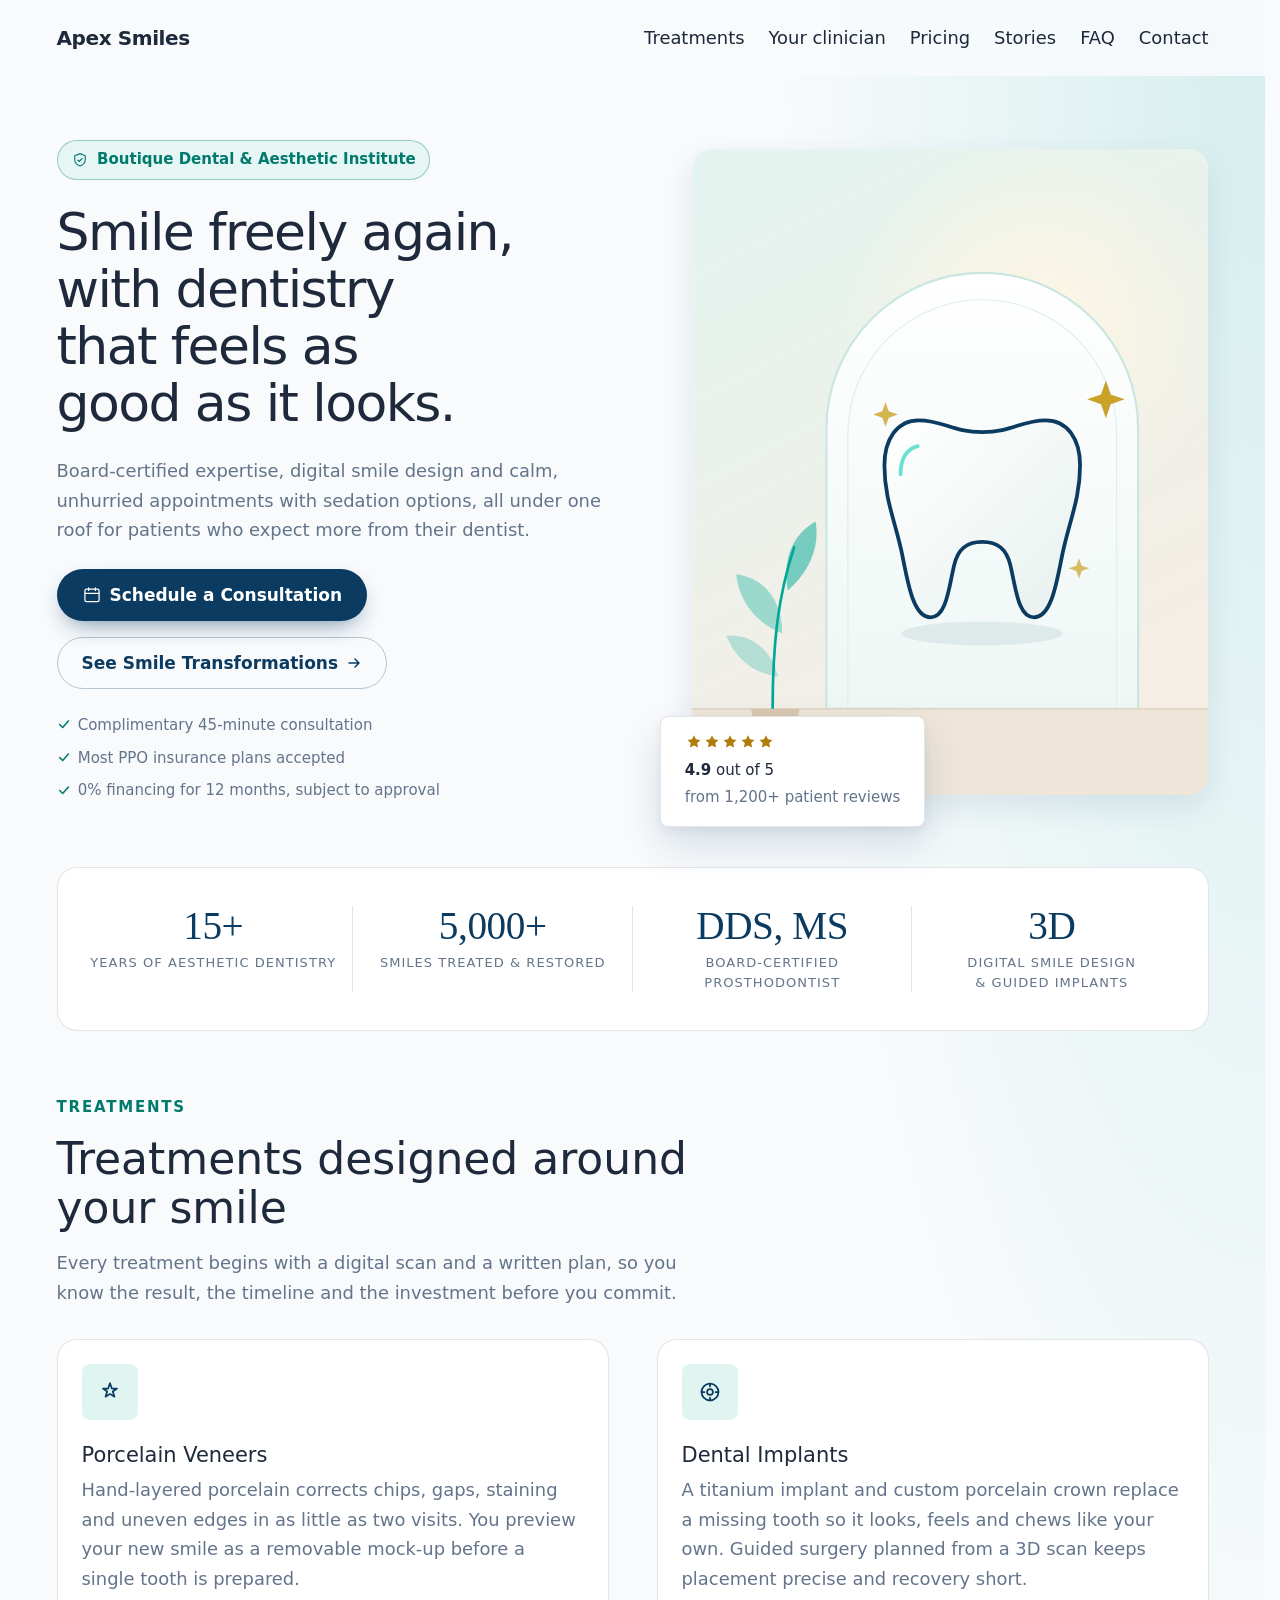
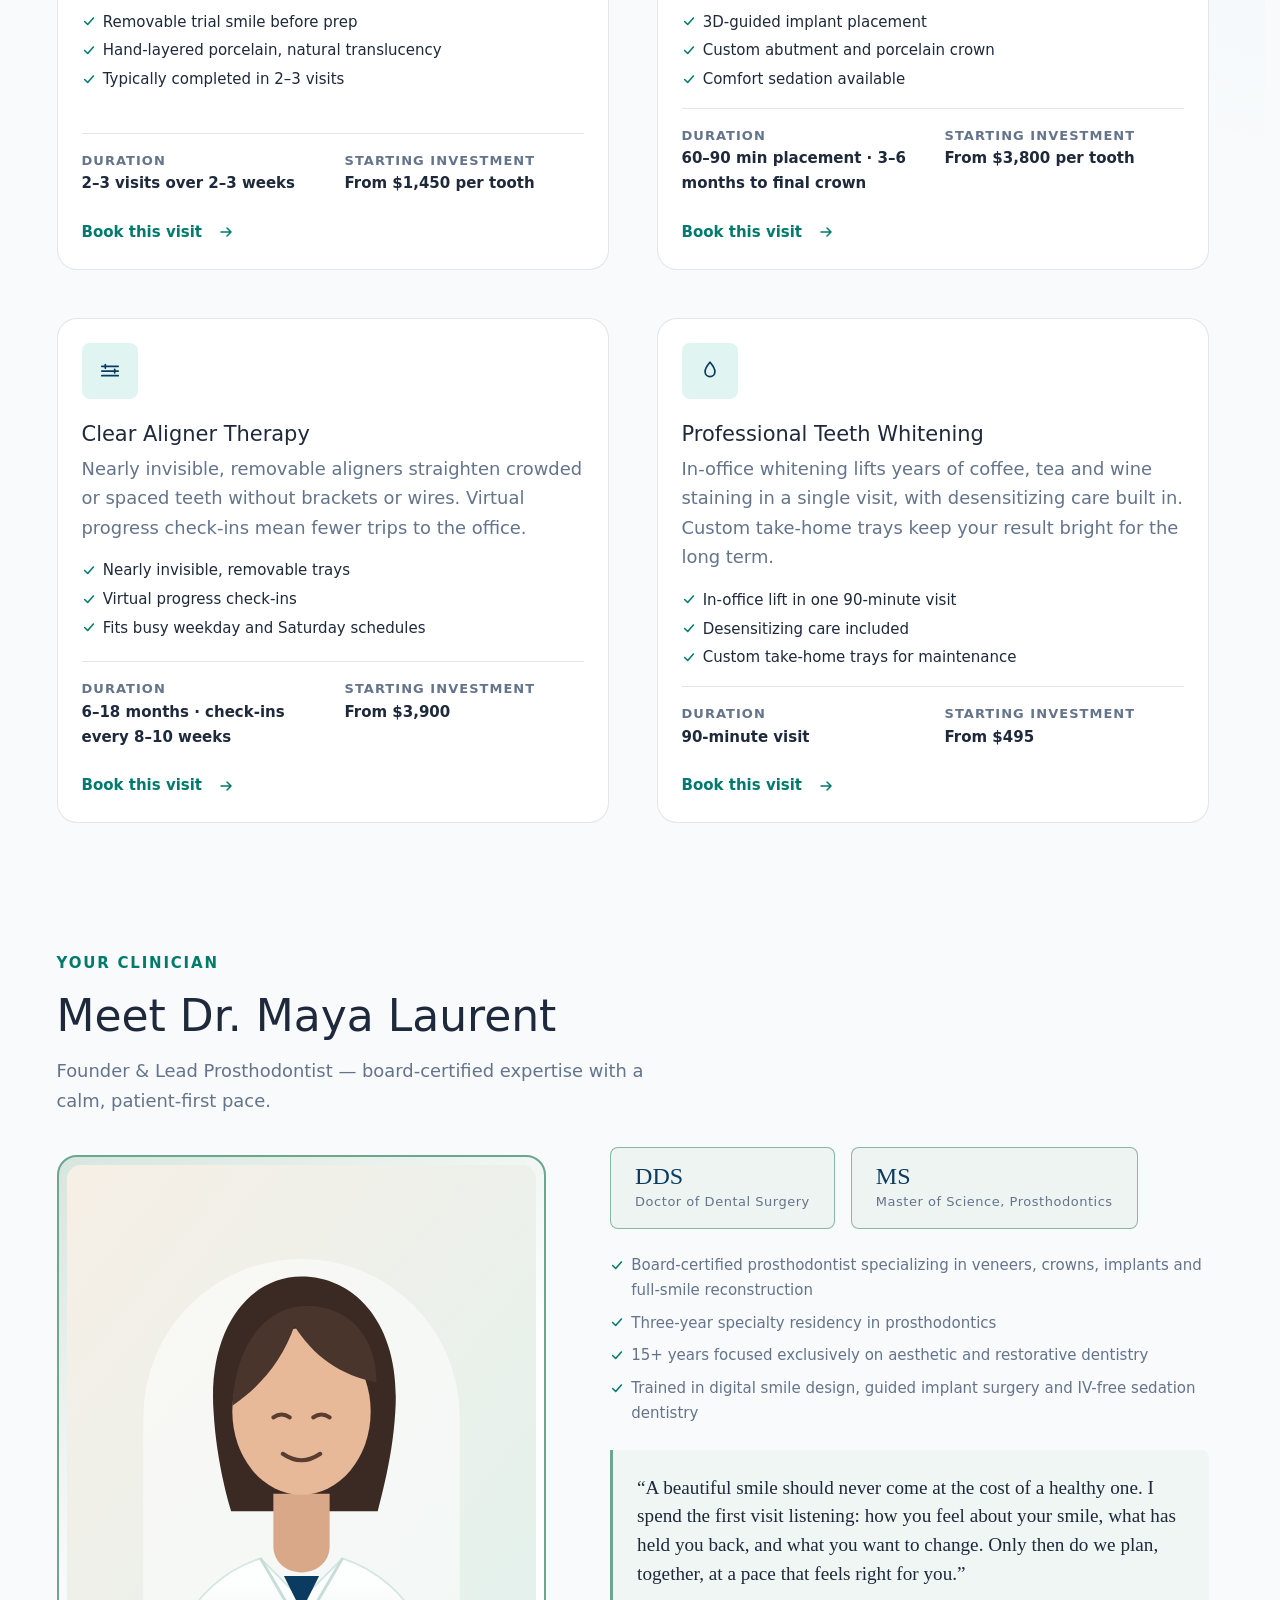
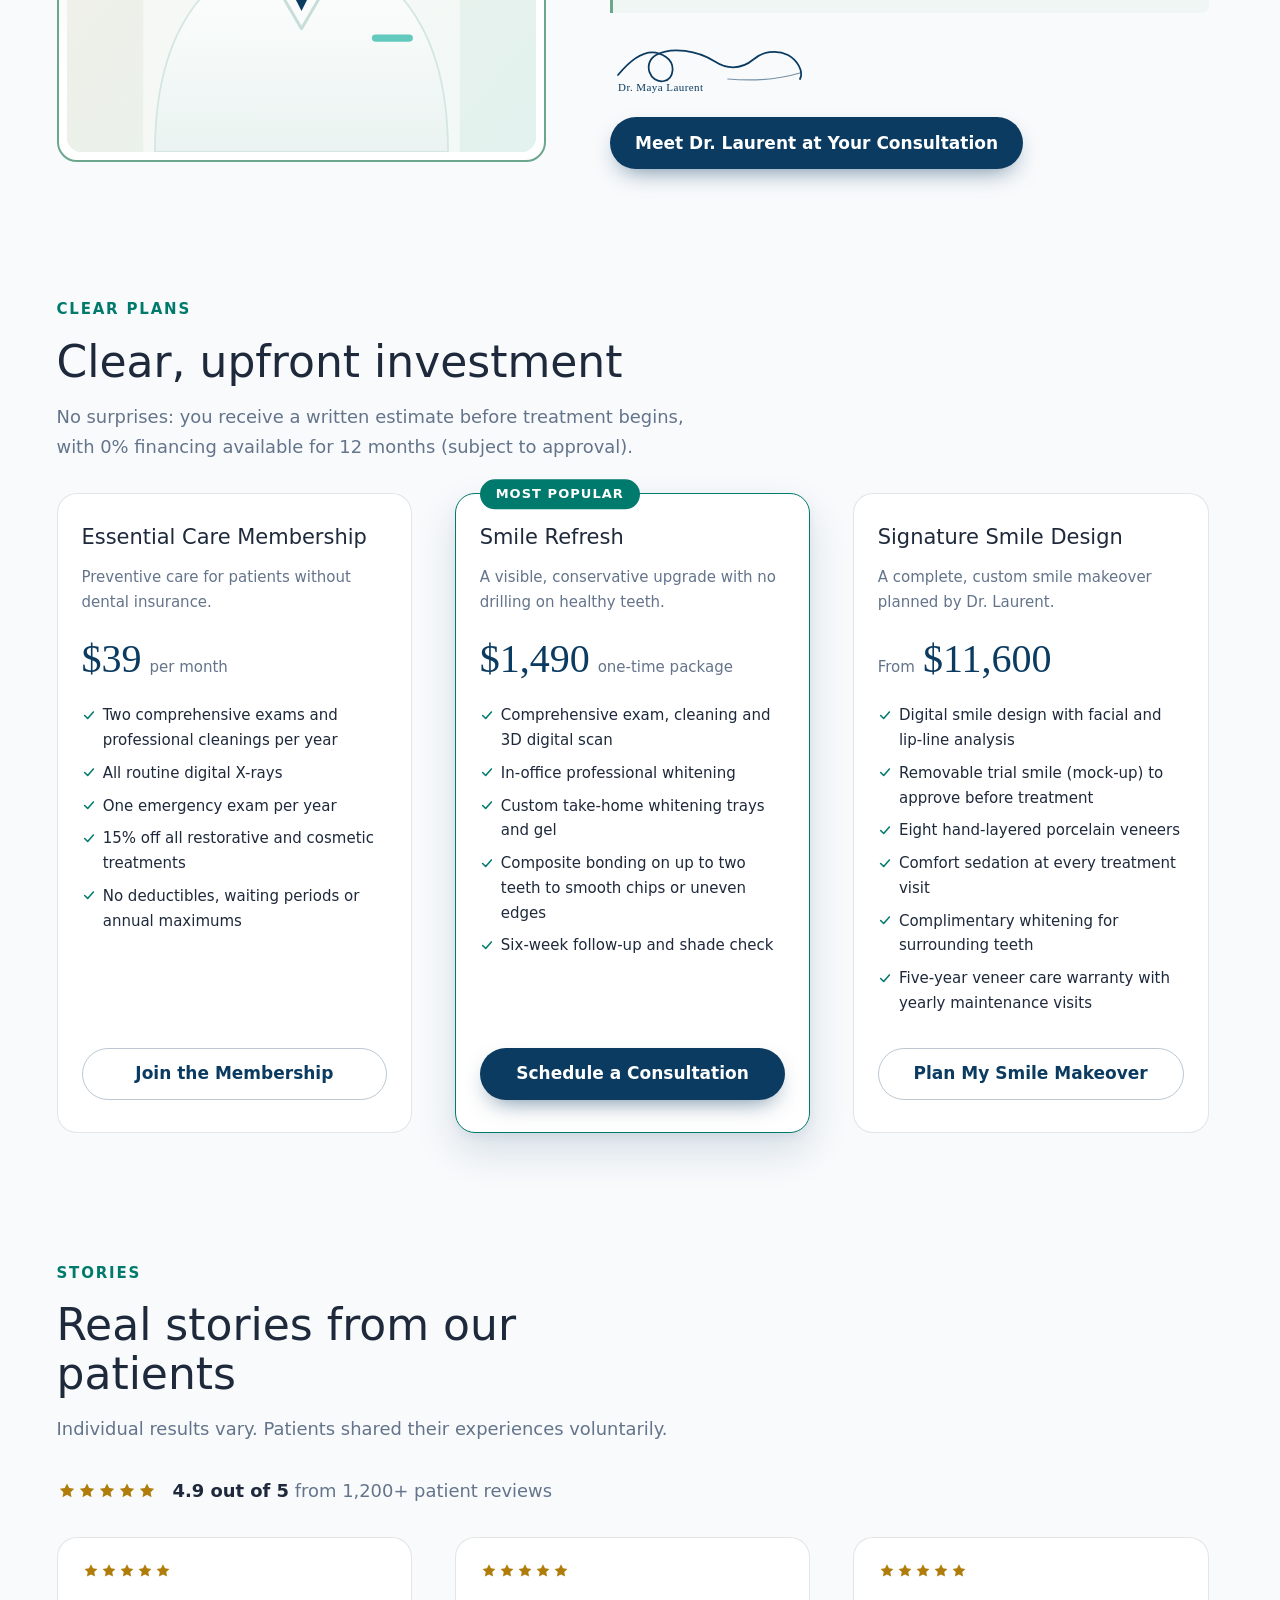
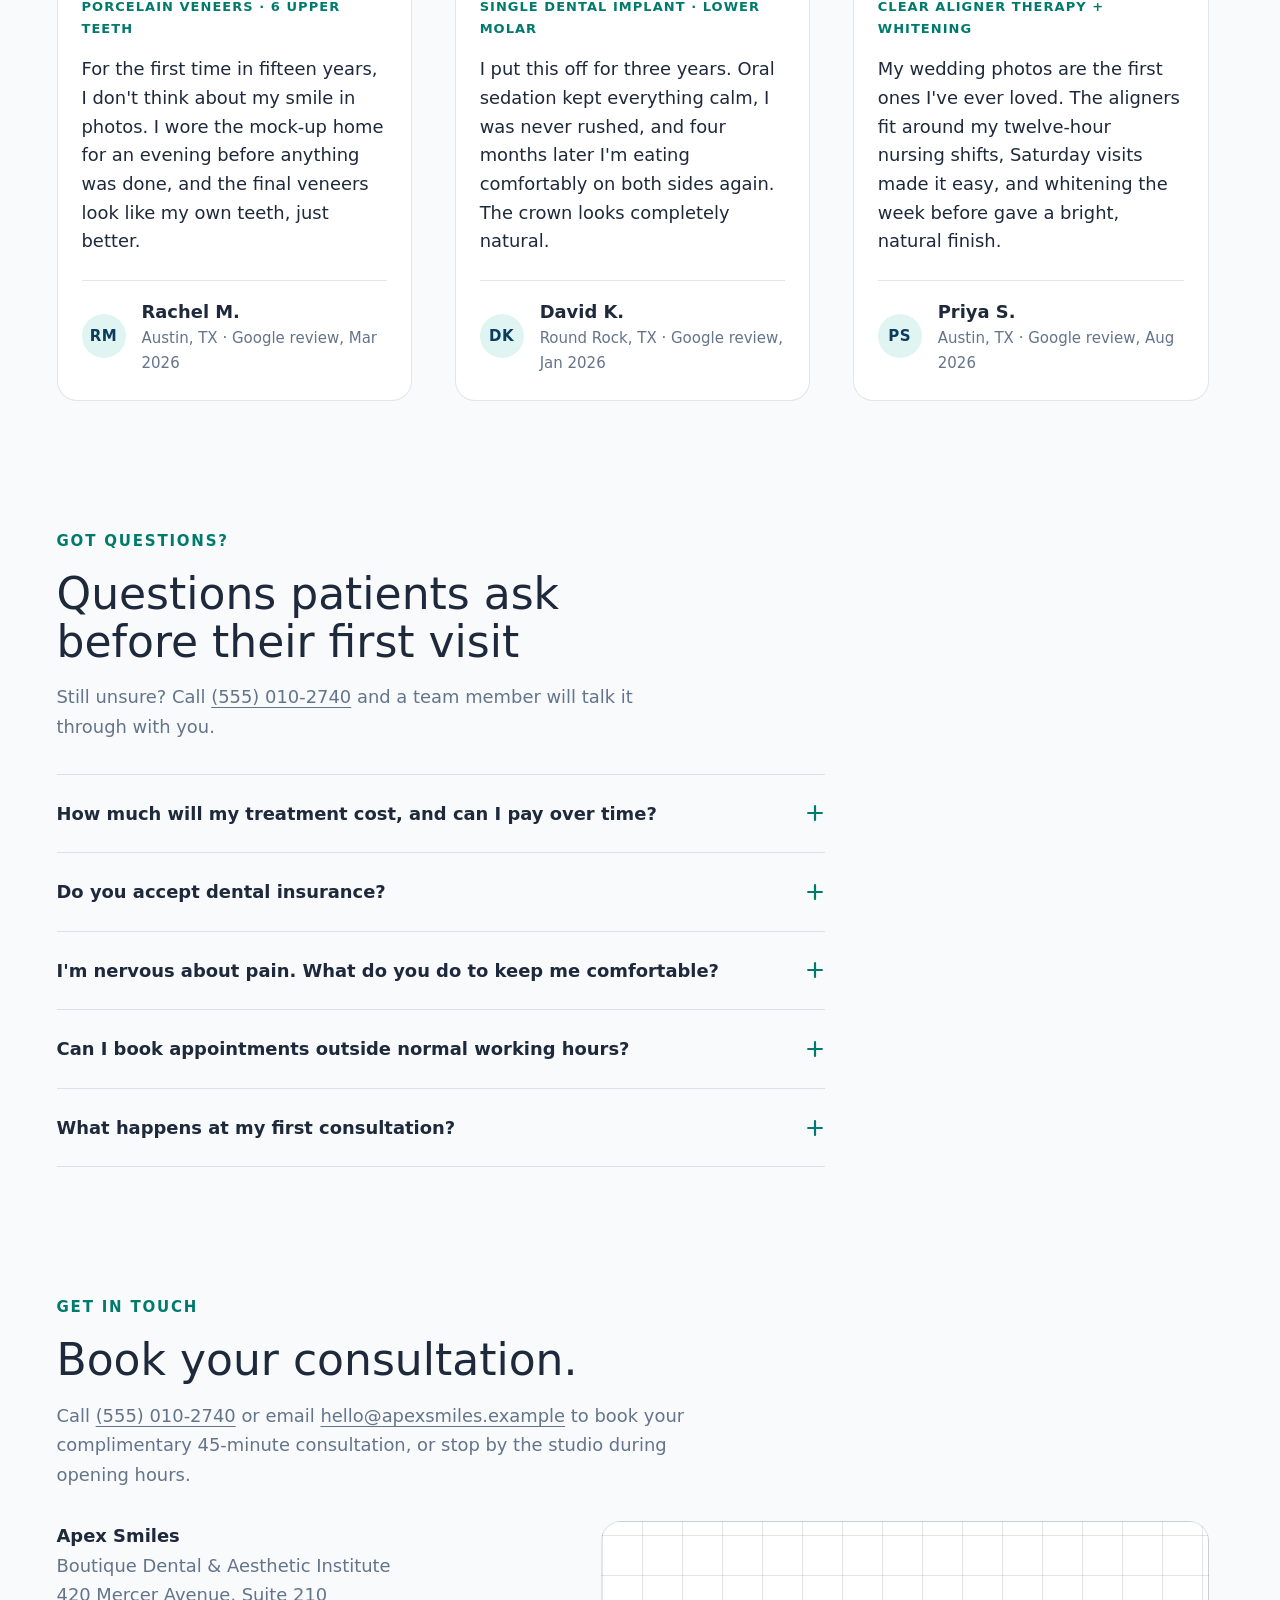
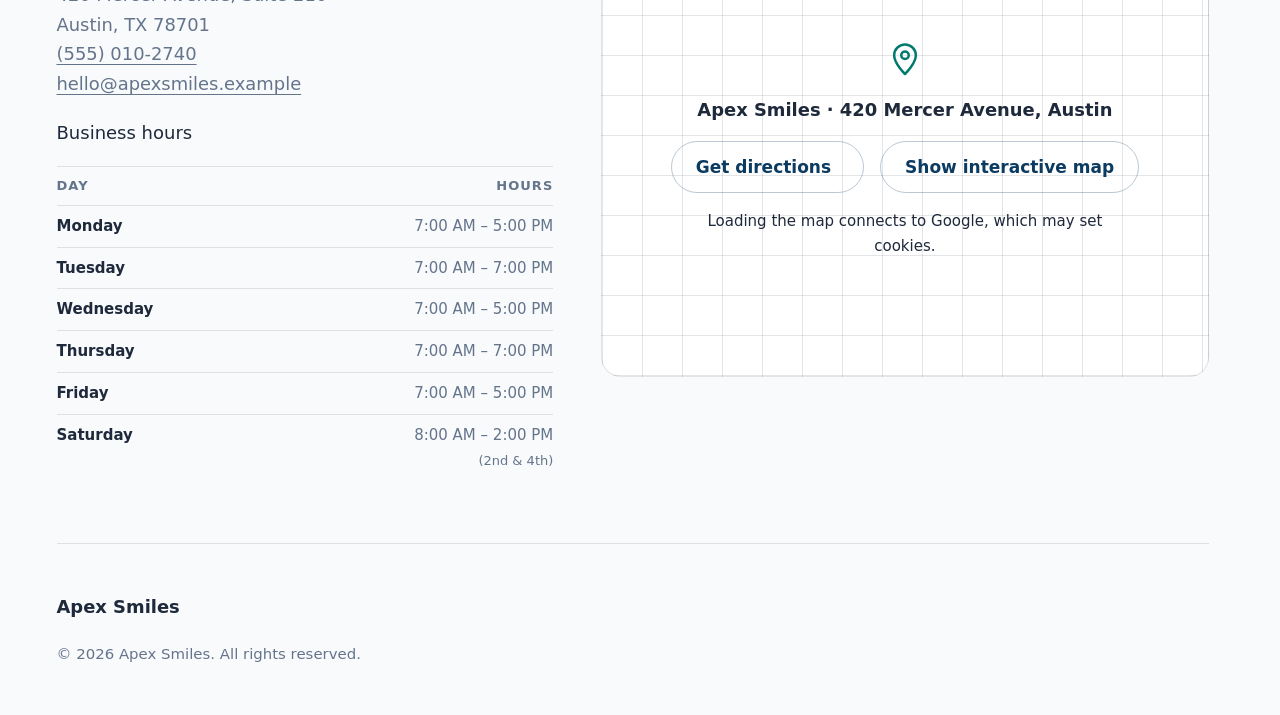
==== commit a7c85276: "feat: add responsive header menu, full-bleed header and GitHub Pages demo setup - Header menu linkin" ====
--- a/index.html
+++ b/index.html
@@ -5,7 +5,26 @@
   <meta name="viewport" content="width=device-width, initial-scale=1">
   <title>Apex Smiles | Cosmetic &amp; Implant Dentist in Austin, TX</title>
   <meta name="description" content="Porcelain veneers, dental implants, clear aligners and whitening in Austin, planned by a board-certified prosthodontist. Sedation options, evening hours and a complimentary consultation.">
-  <link rel="canonical" href="https://example.com/">
+  <link rel="canonical" href="https://geensport80.github.io/apex-smiles-landing/">
+  <!-- staging-only:start — tools/build-package.mjs removes this block from the buyer package.
+       The demo shows a fictional clinic, so search engines must not index it. -->
+  <meta name="robots" content="noindex, nofollow">
+  <!-- staging-only:end -->
+  <link rel="icon" href="favicon.ico" sizes="32x32">
+  <link rel="icon" href="assets/images/branding/favicon.svg" type="image/svg+xml">
+  <link rel="apple-touch-icon" href="assets/images/branding/apple-touch-icon.png">
+  <!-- Social sharing cards. og:url and og:image must be absolute: replace example.com. -->
+  <meta property="og:type" content="website">
+  <meta property="og:site_name" content="Apex Smiles">
+  <meta property="og:locale" content="en_US">
+  <meta property="og:title" content="Apex Smiles | Cosmetic &amp; Implant Dentist in Austin, TX">
+  <meta property="og:description" content="Porcelain veneers, dental implants, clear aligners and whitening, planned by a board-certified prosthodontist. Book a complimentary consultation.">
+  <meta property="og:url" content="https://geensport80.github.io/apex-smiles-landing/">
+  <meta property="og:image" content="https://geensport80.github.io/apex-smiles-landing/assets/images/branding/og-image.jpg">
+  <meta property="og:image:width" content="1200">
+  <meta property="og:image:height" content="630">
+  <meta property="og:image:alt" content="Apex Smiles, Boutique Dental &amp; Aesthetic Institute: veneers, implants, clear aligners and whitening.">
+  <meta name="twitter:card" content="summary_large_image">
   <!-- Local SEO. Every value must match what the page shows: replace example.com, the address,
        geo coordinates, phone and hours with the practice's real details. Saturdays (2nd and 4th
        only) are left out on purpose: openingHoursSpecification cannot say "alternate weeks", and
@@ -15,12 +34,12 @@
   {
     "@context": "https://schema.org",
     "@type": "Dentist",
-    "@id": "https://example.com/#dentist",
+    "@id": "https://geensport80.github.io/apex-smiles-landing/#dentist",
     "name": "Apex Smiles",
     "alternateName": "Apex Smiles Boutique Dental & Aesthetic Institute",
     "description": "Boutique cosmetic and restorative dental practice led by a board-certified prosthodontist, offering porcelain veneers, dental implants, clear aligner therapy and professional whitening with sedation options.",
-    "url": "https://example.com/",
-    "image": "https://example.com/assets/images/hero/hero-doctor.jpg",
+    "url": "https://geensport80.github.io/apex-smiles-landing/",
+    "image": "https://geensport80.github.io/apex-smiles-landing/assets/images/branding/og-image.jpg",
     "telephone": "+1-555-010-2740",
     "email": "hello@apexsmiles.example",
     "priceRange": "$$$",
@@ -60,33 +79,33 @@
     ],
     "founder": {
       "@type": "Person",
-      "@id": "https://example.com/#maya-laurent",
+      "@id": "https://geensport80.github.io/apex-smiles-landing/#maya-laurent",
       "name": "Maya Laurent",
       "honorificPrefix": "Dr.",
       "honorificSuffix": "DDS, MS",
       "jobTitle": "Founder & Lead Prosthodontist",
-      "image": "https://example.com/assets/images/branding/doctor-portrait.jpg",
-      "url": "https://example.com/#about-doctor"
+      "image": "https://geensport80.github.io/apex-smiles-landing/assets/images/branding/doctor-portrait.svg",
+      "url": "https://geensport80.github.io/apex-smiles-landing/#about-doctor"
     },
     "makesOffer": [
       {
         "@type": "Offer",
-        "itemOffered": { "@type": "Service", "name": "Porcelain Veneers", "url": "https://example.com/#services" },
+        "itemOffered": { "@type": "Service", "name": "Porcelain Veneers", "url": "https://geensport80.github.io/apex-smiles-landing/#services" },
         "priceSpecification": { "@type": "PriceSpecification", "minPrice": 1450, "priceCurrency": "USD", "unitText": "per tooth" }
       },
       {
         "@type": "Offer",
-        "itemOffered": { "@type": "Service", "name": "Dental Implants", "url": "https://example.com/#services" },
+        "itemOffered": { "@type": "Service", "name": "Dental Implants", "url": "https://geensport80.github.io/apex-smiles-landing/#services" },
         "priceSpecification": { "@type": "PriceSpecification", "minPrice": 3800, "priceCurrency": "USD", "unitText": "per tooth" }
       },
       {
         "@type": "Offer",
-        "itemOffered": { "@type": "Service", "name": "Clear Aligner Therapy", "url": "https://example.com/#services" },
+        "itemOffered": { "@type": "Service", "name": "Clear Aligner Therapy", "url": "https://geensport80.github.io/apex-smiles-landing/#services" },
         "priceSpecification": { "@type": "PriceSpecification", "minPrice": 3900, "priceCurrency": "USD" }
       },
       {
         "@type": "Offer",
-        "itemOffered": { "@type": "Service", "name": "Professional Teeth Whitening", "url": "https://example.com/#services" },
+        "itemOffered": { "@type": "Service", "name": "Professional Teeth Whitening", "url": "https://geensport80.github.io/apex-smiles-landing/#services" },
         "priceSpecification": { "@type": "PriceSpecification", "minPrice": 495, "priceCurrency": "USD" }
       }
     ]
@@ -113,7 +132,27 @@
 
   <header class="site-header">
     <a class="site-header__brand" href="./" rel="home">Apex Smiles</a>
-    <!-- Primary navigation and mobile drawer markup land here in later milestones. -->
+    <button
+      class="site-nav__toggle"
+      type="button"
+      aria-expanded="false"
+      aria-controls="primary-navigation"
+      aria-label="Menu">
+      <span class="site-nav__toggle-line" aria-hidden="true"></span>
+      <span class="site-nav__toggle-line" aria-hidden="true"></span>
+      <span class="site-nav__toggle-line" aria-hidden="true"></span>
+    </button>
+    <div class="site-header__backdrop" hidden></div>
+    <nav class="site-nav" id="primary-navigation" aria-label="Primary">
+      <ul class="site-nav__list">
+        <li><a class="site-nav__link" href="#services">Treatments</a></li>
+        <li><a class="site-nav__link" href="#about-doctor">Your clinician</a></li>
+        <li><a class="site-nav__link" href="#pricing">Pricing</a></li>
+        <li><a class="site-nav__link" href="#testimonials">Stories</a></li>
+        <li><a class="site-nav__link" href="#faq">FAQ</a></li>
+        <li><a class="site-nav__link" href="#contact">Contact</a></li>
+      </ul>
+    </nav>
   </header>
   <!-- /.site-header -->
 
@@ -153,20 +192,17 @@
         </ul>
       </header>
       <figure class="hero__media">
-        <!-- LCP: never lazy-loaded; fetchpriority high; width/height reserve space.
-             Replace with a 4:5 portrait photo of the clinician (subject right of centre)
-             and add 640w / 960w / 1200w sources with sizes="(min-width: 992px) 45vw, 100vw". -->
-        <picture>
-          <source type="image/webp" srcset="assets/images/hero/hero-doctor.webp">
-          <img
-            class="hero__image"
-            src="assets/images/hero/hero-doctor.jpg"
-            alt="Apex Smiles clinician in a calm modern treatment studio."
-            width="1200"
-            height="630"
-            fetchpriority="high"
-            decoding="async">
-        </picture>
+        <!-- LCP image: never lazy-loaded; fetchpriority high; width/height reserve space.
+             The bundled illustration is vector, so it needs no srcset. To use a photo instead,
+             see "Replacing images" in the documentation (4:5, subject right of centre). -->
+        <img
+          class="hero__image"
+          src="assets/images/hero/hero-studio.svg"
+          alt="Illustration of a gleaming tooth under a sunlit arch, the Apex Smiles studio motif."
+          width="960"
+          height="1200"
+          fetchpriority="high"
+          decoding="async">
         <aside class="rating-card" aria-label="Patient rating">
           <svg class="rating-card__stars" xmlns="http://www.w3.org/2000/svg" viewBox="0 0 100 20" width="90" height="18" aria-hidden="true">
             <use href="#icon-star" width="20" height="20"/>
@@ -338,19 +374,16 @@
       </header>
       <div class="about-doctor__grid">
         <figure class="about-doctor__portrait">
-          <!-- Placeholder: this file is currently a copy of the hero asset. Supply a real 800 × 1000
-               (4:5) portrait; the width/height below describe that intended file. -->
-          <picture>
-            <source type="image/webp" srcset="assets/images/branding/doctor-portrait.webp">
-            <img
-              class="about-doctor__image"
-              src="assets/images/branding/doctor-portrait.jpg"
-              alt="Dr. Maya Laurent, founder and lead prosthodontist at Apex Smiles."
-              width="800"
-              height="1000"
-              loading="lazy"
-              decoding="async">
-          </picture>
+          <!-- Illustrated portrait. Replace with a real 800 × 1000 (4:5) photo; see
+               "Replacing images" in the documentation. -->
+          <img
+            class="about-doctor__image"
+            src="assets/images/branding/doctor-portrait.svg"
+            alt="Illustrated portrait of Dr. Maya Laurent, founder and lead prosthodontist at Apex Smiles."
+            width="800"
+            height="1000"
+            loading="lazy"
+            decoding="async">
         </figure>
         <div class="about-doctor__content">
           <ul class="about-doctor__badges" aria-label="Credentials">
@@ -389,9 +422,53 @@
     <section class="section pricing" id="pricing" aria-labelledby="pricing-heading">
       <header class="section__header">
         <p class="section__badge">Clear plans</p>
-        <h2 class="section__title" id="pricing-heading">A clear price before you sit down.</h2>
-        <p class="section__lead">Pricing cards will reuse the validated ThemeForest pricing pattern.</p>
+        <h2 class="section__title" id="pricing-heading">Clear, upfront investment</h2>
+        <p class="section__lead">No surprises: you receive a written estimate before treatment begins, with 0% financing available for 12 months (subject to approval).</p>
       </header>
+      <!-- One card per plan; add or remove <li> freely. Only the featured card uses the filled button. -->
+      <ul class="pricing__grid">
+        <li class="pricing-card">
+          <h3 class="pricing-card__name">Essential Care Membership</h3>
+          <p class="pricing-card__description">Preventive care for patients without dental insurance.</p>
+          <p class="pricing-card__price"><strong class="pricing-card__amount">$39</strong> <span class="pricing-card__period">per month</span></p>
+          <ul class="pricing-card__features check-list">
+            <li class="check-list__item">Two comprehensive exams and professional cleanings per year</li>
+            <li class="check-list__item">All routine digital X-rays</li>
+            <li class="check-list__item">One emergency exam per year</li>
+            <li class="check-list__item">15% off all restorative and cosmetic treatments</li>
+            <li class="check-list__item">No deductibles, waiting periods or annual maximums</li>
+          </ul>
+          <a class="button button--secondary pricing-card__cta" href="#contact">Join the Membership</a>
+        </li>
+        <li class="pricing-card pricing-card--featured">
+          <p class="pricing-card__badge">Most popular</p>
+          <h3 class="pricing-card__name">Smile Refresh</h3>
+          <p class="pricing-card__description">A visible, conservative upgrade with no drilling on healthy teeth.</p>
+          <p class="pricing-card__price"><strong class="pricing-card__amount">$1,490</strong> <span class="pricing-card__period">one-time package</span></p>
+          <ul class="pricing-card__features check-list">
+            <li class="check-list__item">Comprehensive exam, cleaning and 3D digital scan</li>
+            <li class="check-list__item">In-office professional whitening</li>
+            <li class="check-list__item">Custom take-home whitening trays and gel</li>
+            <li class="check-list__item">Composite bonding on up to two teeth to smooth chips or uneven edges</li>
+            <li class="check-list__item">Six-week follow-up and shade check</li>
+          </ul>
+          <a class="button button--primary pricing-card__cta" href="#contact">Schedule a Consultation</a>
+        </li>
+        <li class="pricing-card">
+          <h3 class="pricing-card__name">Signature Smile Design</h3>
+          <p class="pricing-card__description">A complete, custom smile makeover planned by Dr. Laurent.</p>
+          <p class="pricing-card__price"><span class="pricing-card__period">From</span> <strong class="pricing-card__amount">$11,600</strong></p>
+          <ul class="pricing-card__features check-list">
+            <li class="check-list__item">Digital smile design with facial and lip-line analysis</li>
+            <li class="check-list__item">Removable trial smile (mock-up) to approve before treatment</li>
+            <li class="check-list__item">Eight hand-layered porcelain veneers</li>
+            <li class="check-list__item">Comfort sedation at every treatment visit</li>
+            <li class="check-list__item">Complimentary whitening for surrounding teeth</li>
+            <li class="check-list__item">Five-year veneer care warranty with yearly maintenance visits</li>
+          </ul>
+          <a class="button button--secondary pricing-card__cta" href="#contact">Plan My Smile Makeover</a>
+        </li>
+      </ul>
     </section>
     <!-- /#pricing -->
 
@@ -485,9 +562,32 @@
     <section class="section faq-section" id="faq" aria-labelledby="faq-heading">
       <header class="section__header">
         <p class="section__badge">Got questions?</p>
-        <h2 class="section__title" id="faq-heading">Frequently asked questions</h2>
-        <p class="section__lead">Accessible accordion items plug in here (Week 3 pattern).</p>
+        <h2 class="section__title" id="faq-heading">Questions patients ask before their first visit</h2>
+        <p class="section__lead">Still unsure? Call <a href="tel:+15550102740">(555) 010-2740</a> and a team member will talk it through with you.</p>
       </header>
+      <!-- Native <details>: keyboard and screen-reader support built in, readable without
+           JavaScript. A shared name="faq" lets supporting browsers keep one item open at a time;
+           others simply allow several. Add or remove items freely. -->
+      <details class="faq__item" name="faq">
+        <summary class="faq__question">How much will my treatment cost, and can I pay over time?</summary>
+        <p class="faq__answer">After your consultation you receive a written, itemized estimate, so the price you agree to is the price you pay. Most treatments can be spread over 6 to 24 months, including 0% financing for 12 months (subject to approval), and members save 15% on every treatment.</p>
+      </details>
+      <details class="faq__item" name="faq">
+        <summary class="faq__question">Do you accept dental insurance?</summary>
+        <p class="faq__answer">Yes. We work with most PPO plans and file every claim for you. Our team verifies your benefits before your first visit and shows exactly what your plan covers on your estimate. Cosmetic treatments are rarely covered by insurance, so we offer financing and our membership plan for those.</p>
+      </details>
+      <details class="faq__item" name="faq">
+        <summary class="faq__question">I'm nervous about pain. What do you do to keep me comfortable?</summary>
+        <p class="faq__answer">You're far from alone, and nothing happens without your go-ahead. We use numbing gel before every injection, take things at your pace, and offer nitrous oxide or oral sedation for longer or more involved visits. Many patients tell us they felt more relaxed than they expected, and you can raise a hand to pause at any time.</p>
+      </details>
+      <details class="faq__item" name="faq">
+        <summary class="faq__question">Can I book appointments outside normal working hours?</summary>
+        <p class="faq__answer">Yes. We open at 7 am on weekdays, stay open until 7 pm on Tuesdays and Thursdays, and see patients on two Saturdays each month. Many follow-up visits can be done virtually, and you can reschedule with 48 hours' notice at no charge.</p>
+      </details>
+      <details class="faq__item" name="faq">
+        <summary class="faq__question">What happens at my first consultation?</summary>
+        <p class="faq__answer">Your complimentary 45-minute visit begins with a conversation about your goals. We then take photos and a quick 3D scan (no messy impressions), and Dr. Laurent walks you through your options, timeline and investment. You leave with a written plan and no obligation to book.</p>
+      </details>
     </section>
     <!-- /#faq -->
 
@@ -496,7 +596,7 @@
       <header class="section__header">
         <p class="section__badge">Get in touch</p>
         <h2 class="section__title" id="contact-heading">Book your consultation.</h2>
-        <p class="section__lead">Visit the boutique studio, call <a href="tel:+15550102740">(555) 010-2740</a>, or leave a note — the validated booking form arrives in the next milestone.</p>
+        <p class="section__lead">Call <a href="tel:+15550102740">(555) 010-2740</a> or email <a href="mailto:hello@apexsmiles.example">hello@apexsmiles.example</a> to book your complimentary 45-minute consultation, or stop by the studio during opening hours.</p>
       </header>
       <div class="contact__grid">
         <div class="contact__details">
--- a/assets/css/style.css
+++ b/assets/css/style.css
@@ -11,8 +11,6 @@
 /* ================= 01. Design tokens ================= */
 
 :root {
-  color-scheme: light;
-
   --color-primary: #0b3b60;
   --color-on-primary: #ffffff;
   --color-accent: #00a896;
@@ -23,6 +21,7 @@
   --color-muted: #64748b;
   --color-danger: #b42318;
   --color-star: #b07d0a; /* rating stars: 3.6:1 on surface (#d4a017 was 2.4:1) */
+  --color-scrim: rgb(15 23 42 / 0.45); /* behind the mobile drawer; always darkens */
   --tone: #000000;
 
   --color-primary-hover: color-mix(in srgb, var(--color-primary) 80%, var(--tone));
@@ -37,6 +36,7 @@
     0 4px 10px color-mix(in srgb, var(--color-primary) 6%, transparent),
     0 18px 40px color-mix(in srgb, var(--color-primary) 14%, transparent);
   --shadow-cta: 0 10px 24px -10px color-mix(in srgb, var(--color-primary) 65%, transparent);
+  --icon-plus: url("data:image/svg+xml,%3Csvg xmlns='http://www.w3.org/2000/svg' viewBox='0 0 16 16'%3E%3Cpath d='M8 2.5v11M2.5 8h11' fill='none' stroke='%23000' stroke-width='1.75' stroke-linecap='round'/%3E%3C/svg%3E");
   --icon-check: url("data:image/svg+xml,%3Csvg xmlns='http://www.w3.org/2000/svg' viewBox='0 0 16 16'%3E%3Cpath d='M3 8.5 6.5 12 13 4.5' fill='none' stroke='%23000' stroke-width='1.75' stroke-linecap='round' stroke-linejoin='round'/%3E%3C/svg%3E");
 
   --ease-out-expo: cubic-bezier(0.16, 1, 0.3, 1);
@@ -75,12 +75,12 @@
   --container: min(72rem, calc(100% - var(--space-lg)));
   --tap-target: 2.75rem;
   --header-offset: calc(var(--tap-target) + var(--space-sm) * 2);
+
+  color-scheme: light;
 }
 
 @media (prefers-color-scheme: dark) {
   :root:not([data-theme="light"]) {
-    color-scheme: dark;
-
     --color-primary: #2dd4bf;
     --color-on-primary: #042f2e;
     --color-accent: #2dd4bf;
@@ -91,7 +91,10 @@
     --color-muted: #94a3b8;
     --color-danger: #fda29b;
     --color-star: #f5c518;
+    --color-scrim: rgb(0 0 0 / 0.6);
     --tone: #ffffff;
+
+    color-scheme: dark;
   }
 }
 
@@ -202,8 +205,9 @@
 /* ================= 04. Layout ================= */
 
 /* Each band is its own container. .site-main is not one: nesting a container in a
-   container insets every band 1rem further than the header. */
-.site-header,
+   container insets every band 1rem further than the header. The site header is the
+   exception: it is full bleed and lines its content up with this width through
+   padding (06. Site header). */
 .site-footer,
 .section,
 .hero,
@@ -245,27 +249,37 @@
   padding: var(--space-xs) var(--space-sm);
   border-radius: var(--radius-pill);
   background: var(--color-primary);
+  transform: translateY(-150%);
   color: var(--color-on-primary);
   font-weight: var(--weight-semibold);
   text-decoration: none;
-  transform: translateY(-150%);
 }
 
 .skip-link:focus {
   transform: none;
 }
 
-/* ================= 06. Site header / footer (scaffold) ================= */
-
+/* ================= 06. Site header / footer ================= */
+
+/* Brand and menu toggle in a sticky bar; a horizontal menu from 992px. Without
+   JavaScript the menu stays in the flow under the brand and the toggle stays hidden.
+   The drawer and its backdrop live inside the header on purpose: the sticky header has
+   a z-index, so it is its own stacking context and nothing inside it can rise above
+   anything outside it. Inside it the layers are backdrop (1), drawer (2), toggle (3),
+   so the close button stays visible over the open drawer and every link is tappable. */
 .site-header {
   position: sticky;
   top: 0;
   z-index: 40;
   display: flex;
+  flex-wrap: wrap;
   align-items: center;
   justify-content: space-between;
   gap: var(--space-sm);
   padding-block: var(--space-sm);
+  /* Full bleed: the bar's background spans the viewport, and this padding equals the
+     gutter --container leaves, so the brand and menu line up with every band below. */
+  padding-inline: max(var(--space-sm), calc((100% - 72rem) / 2));
   background-color: color-mix(in srgb, var(--color-bg) 92%, transparent);
 }
 
@@ -274,6 +288,211 @@
   font-weight: var(--weight-semibold);
   letter-spacing: -0.02em;
   text-decoration: none;
+}
+
+/* ---- Menu toggle (mobile, JavaScript only) ---- */
+
+.site-nav__toggle {
+  --toggle-bar: 1.25rem;
+  --toggle-line: 2px;
+  --toggle-gap: 0.35rem;
+  --toggle-shift: calc(var(--toggle-gap) + var(--toggle-line));
+
+  position: relative;
+  z-index: 3;
+  display: none;
+  flex: none;
+  align-items: center;
+  justify-content: center;
+  width: var(--tap-target);
+  height: var(--tap-target);
+  padding: 0;
+  border: 1px solid var(--color-field-border);
+  border-radius: var(--radius-sm);
+  background: var(--color-surface);
+  color: var(--color-text);
+  cursor: pointer;
+}
+
+.js .site-nav__toggle {
+  display: inline-flex;
+  flex-direction: column;
+}
+
+.site-nav__toggle-line {
+  display: block;
+  width: var(--toggle-bar);
+  height: var(--toggle-line);
+  border-radius: var(--toggle-line);
+  background: currentColor;
+  transition:
+    transform var(--duration-motion) var(--ease-out-expo),
+    opacity var(--duration-fast) var(--ease-out-expo);
+}
+
+.site-nav__toggle-line + .site-nav__toggle-line {
+  margin-top: var(--toggle-gap);
+}
+
+/* The three bars become an X while the drawer is open. */
+.site-nav__toggle[aria-expanded="true"] .site-nav__toggle-line:nth-child(1) {
+  transform: translateY(var(--toggle-shift)) rotate(45deg);
+}
+
+.site-nav__toggle[aria-expanded="true"] .site-nav__toggle-line:nth-child(2) {
+  opacity: 0;
+  transform: scaleX(0);
+}
+
+.site-nav__toggle[aria-expanded="true"] .site-nav__toggle-line:nth-child(3) {
+  transform: translateY(calc(var(--toggle-shift) * -1)) rotate(-45deg);
+}
+
+/* ---- Navigation: a drawer on mobile, the bar's menu from 992px ---- */
+
+.site-nav {
+  flex-basis: 100%;
+  min-width: 0;
+}
+
+.site-nav__list {
+  display: flex;
+  flex-direction: column;
+  align-items: flex-start;
+  gap: var(--space-2xs);
+}
+
+.site-nav__link {
+  position: relative;
+  display: inline-flex;
+  align-items: center;
+  min-height: var(--tap-target);
+  font-weight: var(--weight-medium);
+  text-decoration: none;
+}
+
+.js .site-nav {
+  position: fixed;
+  top: 0;
+  right: 0;
+  z-index: 2;
+  display: flex;
+  flex-direction: column;
+  width: min(20rem, 80vw);
+  height: 100vh;
+  height: 100dvh;
+  padding: calc(var(--header-offset) + var(--space-sm)) var(--space-md) var(--space-md);
+  overflow-y: auto;
+  overscroll-behavior: contain;
+  background-color: var(--color-surface);
+  box-shadow: var(--shadow);
+  transform: translateX(100%);
+  visibility: hidden;
+  transition:
+    transform var(--duration-motion) var(--ease-out-expo),
+    visibility 0s linear var(--duration-motion);
+}
+
+.js .site-nav.is-open {
+  transform: translateX(0);
+  visibility: visible;
+  transition:
+    transform var(--duration-motion) var(--ease-out-expo),
+    visibility 0s linear 0s;
+}
+
+/* Set for one frame by App.navigation when the layout returns to mobile, so a drawer
+   coming back from the desktop bar snaps off-canvas instead of sliding across. */
+.js .site-nav--instant {
+  transition: none;
+}
+
+.site-header__backdrop {
+  position: fixed;
+  inset: 0;
+  z-index: 1;
+  background-color: var(--color-scrim);
+  opacity: 0;
+  pointer-events: none;
+  visibility: hidden;
+  transition:
+    opacity var(--duration-motion) var(--ease-out-expo),
+    visibility 0s linear var(--duration-motion);
+}
+
+.site-header__backdrop.is-open {
+  opacity: 1;
+  pointer-events: auto;
+  visibility: visible;
+  transition:
+    opacity var(--duration-motion) var(--ease-out-expo),
+    visibility 0s linear 0s;
+}
+
+/* Page scroll is locked on <html>, not <body>: overflow on <body> is handed to the
+   viewport, and Chrome then ignores scrollbar-gutter, so the page would shift. */
+html.no-scroll {
+  overflow: hidden;
+}
+
+@media (min-width: 992px) {
+  .site-header {
+    flex-wrap: nowrap;
+    gap: var(--space-md);
+  }
+
+  .js .site-nav__toggle,
+  .site-header__backdrop {
+    display: none;
+  }
+
+  .site-nav,
+  .js .site-nav,
+  .js .site-nav.is-open {
+    position: static;
+    z-index: auto;
+    display: flex;
+    flex: 1 1 auto;
+    justify-content: flex-end;
+    width: auto;
+    height: auto;
+    padding: 0;
+    overflow: visible;
+    background: transparent;
+    box-shadow: none;
+    transform: none;
+    visibility: visible;
+    transition: none;
+  }
+
+  .site-nav__list {
+    flex-direction: row;
+    flex-wrap: wrap;
+    align-items: center;
+    justify-content: flex-end;
+    gap: var(--space-xs) var(--space-md);
+  }
+
+  /* Underline draws in from the left on hover; transform only (rule 14). */
+  .site-nav__link::after {
+    content: "";
+    position: absolute;
+    right: 0;
+    bottom: var(--space-xs);
+    left: 0;
+    height: 2px;
+    background: currentColor;
+    transform: scaleX(0);
+    transform-origin: right;
+    transition: transform var(--duration-motion) var(--ease-out-expo);
+  }
+
+  @media (hover: hover) {
+    .site-nav__link:hover::after {
+      transform: scaleX(1);
+      transform-origin: left;
+    }
+  }
 }
 
 .site-footer {
@@ -466,10 +685,13 @@
   margin: 0;
 }
 
+/* 4:3 on phones keeps the trust bar near the fold; 4:5 beside the copy from 992px.
+   object-position keeps the subject (right of centre, lower half) in both crops. */
 .hero__image {
   width: 100%;
-  aspect-ratio: 1200 / 630;
+  aspect-ratio: 4 / 3;
   object-fit: cover;
+  object-position: 50% 62%;
   border-radius: var(--radius-lg);
   background: var(--color-surface);
   box-shadow: var(--shadow);
@@ -519,6 +741,10 @@
   .hero {
     grid-template-columns: minmax(0, 1.05fr) minmax(0, 0.95fr);
     gap: var(--space-2xl);
+  }
+
+  .hero__image {
+    aspect-ratio: 4 / 5;
   }
 
   .rating-card {
@@ -812,6 +1038,82 @@
   }
 }
 
+/* ================= 11b. Pricing ================= */
+
+.pricing__grid {
+  display: grid;
+  grid-template-columns: repeat(auto-fit, minmax(min(100%, 18rem), 1fr));
+  gap: clamp(var(--space-lg), 0.25rem + 3vw, var(--space-xl));
+}
+
+.pricing-card {
+  position: relative;
+  display: flex;
+  flex-direction: column;
+  gap: var(--space-sm);
+  padding: var(--space-lg) var(--space-md);
+  border: var(--border);
+  border-radius: var(--radius-lg);
+  background: var(--color-surface);
+}
+
+/* Static emphasis only: the featured card never animates its border or shadow (rule 14). */
+.pricing-card--featured {
+  border-color: var(--color-accent-strong);
+  box-shadow: var(--shadow-lift);
+}
+
+.pricing-card__badge {
+  position: absolute;
+  top: 0;
+  left: var(--space-md);
+  padding: var(--space-2xs) var(--space-sm);
+  border-radius: var(--radius-pill);
+  background: var(--color-accent-strong);
+  transform: translateY(-50%);
+  color: var(--color-on-primary);
+  font-size: var(--text-xs);
+  font-weight: var(--weight-semibold);
+  letter-spacing: 0.08em;
+  text-transform: uppercase;
+}
+
+.pricing-card__description {
+  color: var(--color-muted);
+  font-size: var(--text-small);
+}
+
+.pricing-card__price {
+  display: flex;
+  flex-wrap: wrap;
+  align-items: baseline;
+  gap: var(--space-xs);
+  padding-block: var(--space-xs);
+  color: var(--color-muted);
+  font-size: var(--text-small);
+}
+
+.pricing-card__amount {
+  color: var(--color-primary);
+  font-family: var(--font-display);
+  font-size: clamp(2rem, 1.6rem + 1.2vw, 2.5rem);
+  font-variant-numeric: lining-nums tabular-nums;
+  font-weight: 400;
+  line-height: 1;
+}
+
+.pricing-card__features {
+  display: grid;
+  gap: var(--space-xs);
+  margin-bottom: var(--space-sm);
+  font-size: var(--text-small);
+}
+
+/* margin-top: auto lines the buttons up across cards of different lengths. */
+.pricing-card__cta {
+  margin-top: auto;
+}
+
 /* ================= 12. Testimonials ================= */
 
 .testimonials__summary {
@@ -904,6 +1206,62 @@
 .testimonial-card__source {
   color: var(--color-muted);
   font-size: var(--text-small);
+}
+
+/* ================= 12b. FAQ ================= */
+
+/* Native <details>: the open state needs no JavaScript. Only the plus icon moves, with
+   transform (rule 14); the answer simply appears, readable with or without scripts. */
+.faq__item {
+  max-width: 48rem;
+  border-bottom: var(--border);
+}
+
+.faq__item:first-of-type {
+  border-top: var(--border);
+}
+
+.faq__question {
+  display: flex;
+  align-items: center;
+  justify-content: space-between;
+  gap: var(--space-md);
+  min-height: var(--tap-target);
+  padding-block: var(--space-md);
+  font-weight: var(--weight-semibold);
+  list-style: none;
+  cursor: pointer;
+}
+
+.faq__question::-webkit-details-marker {
+  display: none;
+}
+
+.faq__question::after {
+  content: "";
+  flex: none;
+  width: 1.25rem;
+  height: 1.25rem;
+  background-color: var(--color-accent-strong);
+  -webkit-mask: var(--icon-plus) center / contain no-repeat;
+  mask: var(--icon-plus) center / contain no-repeat;
+  transition: transform var(--duration-motion) var(--ease-out-expo);
+}
+
+.faq__item[open] .faq__question::after {
+  transform: rotate(45deg);
+}
+
+.faq__answer {
+  max-width: 65ch;
+  padding-bottom: var(--space-md);
+  color: var(--color-muted);
+}
+
+@media (hover: hover) {
+  .faq__question:hover {
+    color: var(--color-accent-strong);
+  }
 }
 
 /* ================= 13. Contact, hours, map ================= */
@@ -1054,6 +1412,7 @@
     --lift: 0px;
   }
 
+  /* !important is allowed here by rule 3: this reset must beat every component transition. */
   *,
   *::before,
   *::after {
--- a/assets/css/utilities.css
+++ b/assets/css/utilities.css
@@ -5,6 +5,12 @@
  * prefers-reduced-motion reset in style.css). Names follow Bootstrap 5 steps
  * where practical: 3 = 1rem, 4 = 1.5rem, 5 = 3rem.
  */
+
+/* The hidden attribute must always win. Without this, any display rule (such as the
+   reset's svg { display: block }) un-hides the element, e.g. the icon sprite in <body>. */
+[hidden] {
+  display: none !important;
+}
 
 .m-0 {
   margin: 0 !important;
@@ -69,9 +75,9 @@
   margin: -1px !important;
   padding: 0 !important;
   overflow: hidden !important;
+  border: 0 !important;
   clip-path: inset(50%) !important;
   white-space: nowrap !important;
-  border: 0 !important;
 }
 
 @media (min-width: 768px) {
